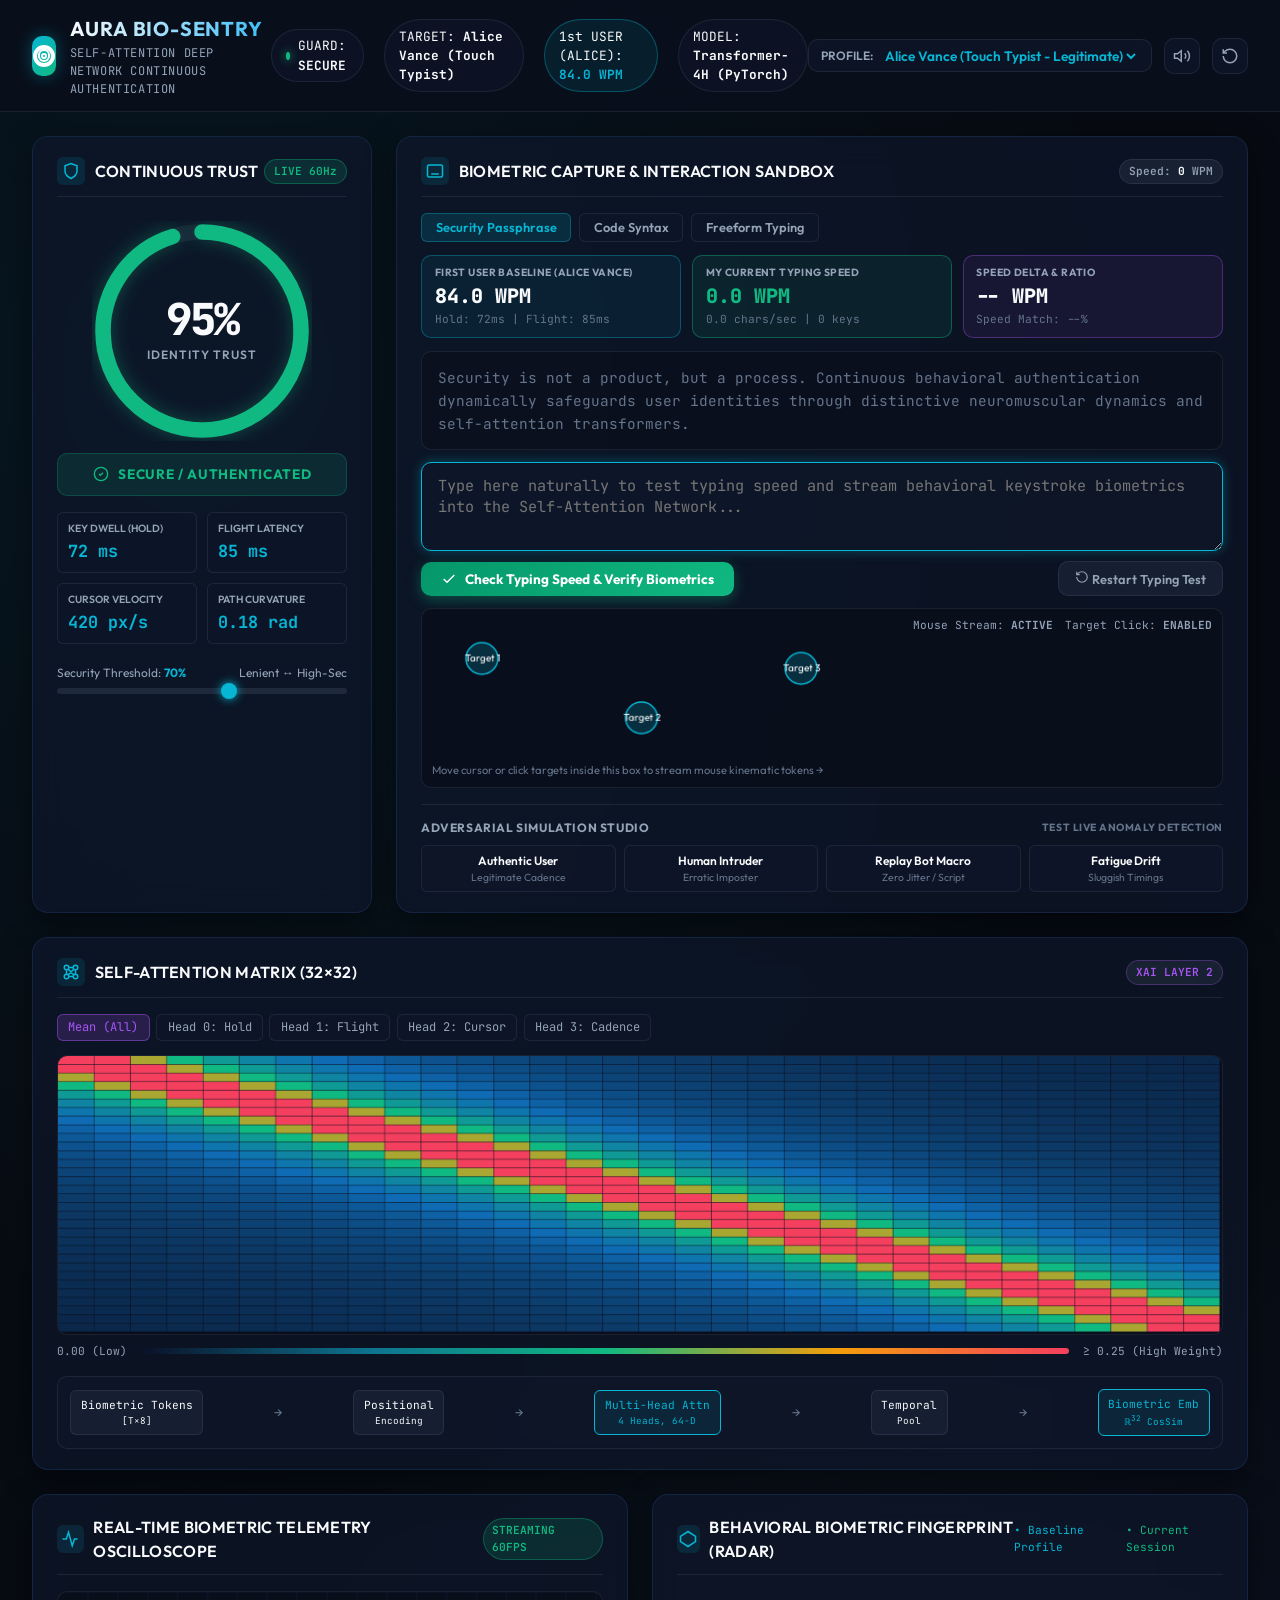
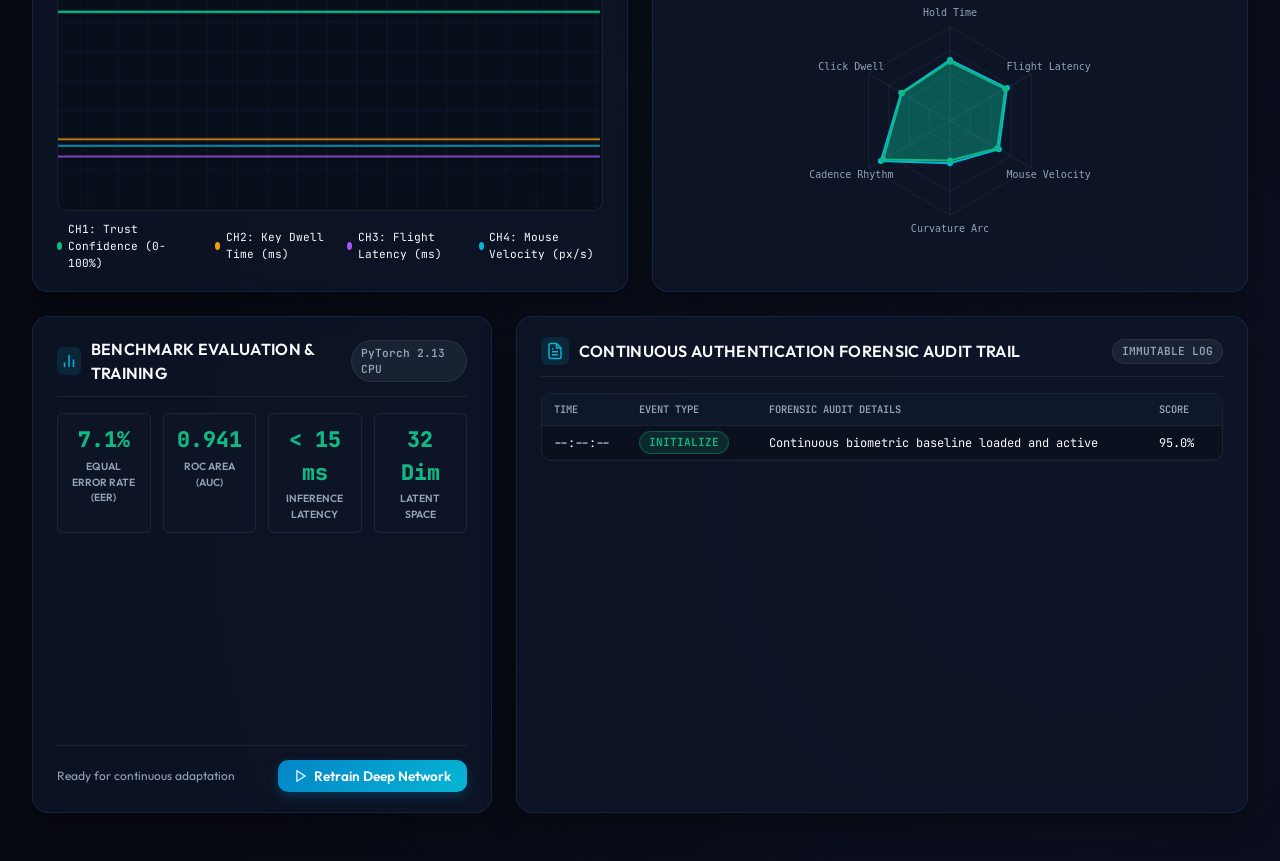
==== templates/index.html @ 8be3e685 "feat: Continuous User Authentication via Behavioral Biometrics and Self-Attention Deep Networks" ====
<!DOCTYPE html>
<html lang="en">
<head>
  <meta charset="UTF-8">
  <meta name="viewport" content="width=device-width, initial-scale=1.0">
  <title>AURA | Continuous Authentication via Behavioral Biometrics & Self-Attention Deep Networks</title>
  <link rel="stylesheet" href="/static/css/style.css">
  <link rel="icon" href="data:image/svg+xml,<svg xmlns='http://www.w3.org/2000/svg' viewBox='0 0 24 24' fill='%2306b6d4'><circle cx='12' cy='12' r='10'/></svg>">
</head>
<body>

  <!-- Top Navigation & Global Header -->
  <header class="app-navbar">
    <div class="brand-wrapper">
      <div class="brand-logo-icon" id="brand-logo-icon">
        <svg viewBox="0 0 24 24">
          <path d="M12 2C6.48 2 2 6.48 2 12s4.48 10 10 10 10-4.48 10-10S17.52 2 12 2zm0 18c-4.41 0-8-3.59-8-8s3.59-8 8-8 8 3.59 8 8-3.59 8-8 8zm-5-9a5 5 0 0 1 10 0v1a5 5 0 0 1-10 0v-1z"/>
          <circle cx="12" cy="12" r="2"/>
        </svg>
      </div>
      <div class="brand-text-col">
        <h1 id="app-title">AURA BIO-SENTRY</h1>
        <div class="brand-sub">Self-Attention Deep Network Continuous Authentication</div>
      </div>
    </div>

    <!-- Center Status Metrics -->
    <div class="nav-center-metrics">
      <div class="nav-metric-pill" id="nav-guard-status">
        <div class="pulse-indicator" id="nav-pulse-indicator"></div>
        <span>GUARD: <strong id="nav-threat-label">SECURE</strong></span>
      </div>
      <div class="nav-metric-pill" id="nav-profile-pill">
        <span>TARGET: <strong id="nav-profile-name">Alice Vance (Touch Typist)</strong></span>
      </div>
      <div class="nav-metric-pill" id="nav-first-user-pill" style="border-color:rgba(6,182,212,0.35); background:rgba(6,182,212,0.1);">
        <span>1st USER (ALICE): <strong id="nav-first-user-speed" style="color:var(--accent-cyan);">84.0 WPM</strong></span>
      </div>
      <div class="nav-metric-pill" id="nav-model-pill">
        <span>MODEL: <strong>Transformer-4H (PyTorch)</strong></span>
      </div>
    </div>

    <!-- Top Action Controls -->
    <div class="nav-actions">
      <div class="user-selector-group">
        <label for="user-profile-select">Profile:</label>
        <select id="user-profile-select" class="user-select">
          <option value="0">Alice Vance (Touch Typist - Legitimate)</option>
          <option value="1">Bob Miller (Hunt & Peck - Secondary)</option>
          <option value="2">Charlie Chen (Coder / Staccato)</option>
          <option value="3">Eve Malicious (Human Imposter)</option>
          <option value="4">ReplayBot-v2 (Bot Macro Attack)</option>
        </select>
      </div>

      <button id="btn-toggle-sound" class="btn-icon" title="Toggle Futuristic Audio Effects" aria-label="Toggle sound">
        <svg width="18" height="18" viewBox="0 0 24 24" fill="none" stroke="currentColor" stroke-width="2">
          <polygon points="11 5 6 9 2 9 2 15 6 15 11 19 11 5"/>
          <path d="M19.07 4.93a10 10 0 0 1 0 14.14M15.54 8.46a5 5 0 0 1 0 7.07"/>
        </svg>
      </button>

      <button id="btn-reset-session" class="btn-icon" title="Reset Session State" aria-label="Reset session">
        <svg width="18" height="18" viewBox="0 0 24 24" fill="none" stroke="currentColor" stroke-width="2">
          <path d="M3 12a9 9 0 1 0 9-9 9.75 9.75 0 0 0-6.74 2.74L3 8"/>
          <path d="M3 3v5h5"/>
        </svg>
      </button>
    </div>
  </header>

  <!-- Main Application Body -->
  <main class="app-container">

    <!-- Top Dashboard Grid: Trust Gauge | Capture Arena | Self-Attention Heatmap -->
    <section class="dashboard-grid-top">

      <!-- Card 1: Continuous Trust & Security State -->
      <article class="aura-card" id="card-trust-gauge">
        <header class="card-header">
          <div class="card-title-group">
            <div class="card-title-icon">
              <svg width="18" height="18" viewBox="0 0 24 24" fill="none" stroke="currentColor" stroke-width="2">
                <path d="M12 22s8-4 8-10V5l-8-3-8 3v7c0 6 8 10 8 10z"/>
              </svg>
            </div>
            <h2>CONTINUOUS TRUST</h2>
          </div>
          <span class="card-badge secure" id="trust-card-badge">LIVE 60Hz</span>
        </header>

        <div class="trust-gauge-wrapper">
          <div class="gauge-svg-container">
            <svg class="gauge-svg" viewBox="0 0 200 200">
              <circle class="gauge-bg-circle" cx="100" cy="100" r="90"/>
              <circle class="gauge-val-circle" id="gauge-val-circle" cx="100" cy="100" r="90"/>
            </svg>
            <div class="gauge-center-content">
              <div class="gauge-score-value" id="gauge-score-value">95%</div>
              <div class="gauge-score-label">IDENTITY TRUST</div>
            </div>
          </div>

          <!-- Dynamic Threat State Banner -->
          <div class="security-state-banner" id="security-state-banner">
            <svg width="16" height="16" viewBox="0 0 24 24" fill="none" stroke="currentColor" stroke-width="2">
              <circle cx="12" cy="12" r="10"/>
              <path d="m9 12 2 2 4-4"/>
            </svg>
            <span id="security-state-text">SECURE / AUTHENTICATED</span>
          </div>

          <!-- Real-Time Biometric Metrics -->
          <div class="biometric-mini-stats">
            <div class="mini-stat-card">
              <div class="mini-stat-label">Key Dwell (Hold)</div>
              <div class="mini-stat-val" id="stat-hold-time">72 ms</div>
            </div>
            <div class="mini-stat-card">
              <div class="mini-stat-label">Flight Latency</div>
              <div class="mini-stat-val" id="stat-flight-time">85 ms</div>
            </div>
            <div class="mini-stat-card">
              <div class="mini-stat-label">Cursor Velocity</div>
              <div class="mini-stat-val" id="stat-mouse-speed">420 px/s</div>
            </div>
            <div class="mini-stat-card">
              <div class="mini-stat-label">Path Curvature</div>
              <div class="mini-stat-val" id="stat-mouse-curv">0.18 rad</div>
            </div>
          </div>

          <!-- Decision Threshold Controller -->
          <div class="threshold-controller">
            <div class="threshold-header">
              <span>Security Threshold: <strong id="threshold-value-label" style="color:var(--accent-cyan);">70%</strong></span>
              <span>Lenient &harr; High-Sec</span>
            </div>
            <input type="range" id="threshold-slider" class="threshold-slider" min="0.40" max="0.90" step="0.05" value="0.70">
          </div>
        </div>
      </article>

      <!-- Card 2: Interactive Biometric Capture Arena & Attack Simulator -->
      <article class="aura-card" id="card-capture-arena">
        <header class="card-header">
          <div class="card-title-group">
            <div class="card-title-icon">
              <svg width="18" height="18" viewBox="0 0 24 24" fill="none" stroke="currentColor" stroke-width="2">
                <rect x="2" y="4" width="20" height="16" rx="2"/>
                <path d="M6 8h.01M10 8h.01M14 8h.01M18 8h.01M6 12h.01M10 12h.01M14 12h.01M18 12h.01M7 16h10"/>
              </svg>
            </div>
            <h2>BIOMETRIC CAPTURE & INTERACTION SANDBOX</h2>
          </div>
          <div style="display:flex; align-items:center; gap:0.5rem;">
            <span class="card-badge" id="wpm-badge">Speed: <strong id="stat-wpm" style="color:#f8fafc;">0</strong> WPM</span>
          </div>
        </header>

        <!-- Mode Selectors -->
        <div class="capture-tabs">
          <button class="capture-tab-btn active" data-mode="standard">Security Passphrase</button>
          <button class="capture-tab-btn" data-mode="tech">Code Syntax</button>
          <button class="capture-tab-btn" data-mode="freeform">Freeform Typing</button>
        </div>

        <!-- Typing Speed Comparison Bar -->
        <div class="typing-speed-dashboard-bar" id="typing-speed-dashboard-bar">
          <div class="speed-pill baseline">
            <span class="speed-lbl">FIRST USER BASELINE (ALICE VANCE)</span>
            <span class="speed-val" id="first-user-wpm-val">84.0 WPM</span>
            <span class="speed-sub">Hold: 72ms | Flight: 85ms</span>
          </div>
          <div class="speed-pill my-speed">
            <span class="speed-lbl">MY CURRENT TYPING SPEED</span>
            <span class="speed-val highlight" id="my-live-wpm">0.0 WPM</span>
            <span class="speed-sub" id="my-live-cps">0.0 chars/sec | 0 keys</span>
          </div>
          <div class="speed-pill delta">
            <span class="speed-lbl">SPEED DELTA &amp; RATIO</span>
            <span class="speed-val" id="speed-diff-val">-- WPM</span>
            <span class="speed-sub" id="speed-match-val">Speed Match: --%</span>
          </div>
        </div>

        <!-- Guided Typing Prompt Box -->
        <div class="typing-prompt-box" id="typing-prompt-box">
          Loading challenge sentence...
        </div>

        <!-- Interactive Typing Input -->
        <textarea id="typing-input-area" class="typing-input-area" placeholder="Type here naturally to test typing speed and stream behavioral keystroke biometrics into the Self-Attention Network..." rows="3"></textarea>

        <!-- Typing Action Toolbar -->
        <div class="typing-action-row">
          <button id="btn-check-typing" class="btn-check-typing">
            <svg width="16" height="16" viewBox="0 0 24 24" fill="none" stroke="currentColor" stroke-width="2">
              <polyline points="20 6 9 17 4 12"/>
            </svg>
            <span>Check Typing Speed &amp; Verify Biometrics</span>
          </button>
          <button id="btn-restart-typing" class="btn-secondary">
            <svg width="14" height="14" viewBox="0 0 24 24" fill="none" stroke="currentColor" stroke-width="2">
              <path d="M3 12a9 9 0 1 0 9-9 9.75 9.75 0 0 0-6.74 2.74L3 8"/>
              <path d="M3 3v5h5"/>
            </svg>
            <span>Restart Typing Test</span>
          </button>
        </div>

        <!-- Inline Typing Verdict Banner -->
        <div id="inline-typing-verdict" class="inline-typing-verdict">
          <div id="inline-verdict-text">Click "Check Typing Speed &amp; Verify Biometrics" above to evaluate your typing cadence.</div>
          <button id="btn-view-report" class="btn-secondary" style="padding:0.25rem 0.6rem; font-size:0.75rem;">View Report &rarr;</button>
        </div>

        <!-- Interactive Mouse Kinematics Canvas -->
        <div class="mouse-arena-wrapper" style="margin-top:0.75rem;">
          <canvas id="mouse-canvas" class="mouse-canvas"></canvas>
          <div class="mouse-arena-overlay">
            <span>Mouse Stream: <strong>ACTIVE</strong></span>
            <span>Target Click: <strong>ENABLED</strong></span>
          </div>
          <div class="mouse-arena-hint">Move cursor or click targets inside this box to stream mouse kinematic tokens &rarr;</div>
        </div>

        <!-- Attack Vector Simulation Studio -->
        <div class="attack-sim-toolbar">
          <div class="attack-sim-header">
            <span>Adversarial Simulation Studio</span>
            <span style="font-size:0.65rem; color:var(--text-dim);">Test Live Anomaly Detection</span>
          </div>
          <div class="sim-btn-group">
            <button class="sim-btn legit" data-sim="legitimate" id="btn-sim-legit">
              <span>Authentic User</span>
              <span class="badge-sub">Legitimate Cadence</span>
            </button>
            <button class="sim-btn imposter" data-sim="imposter" id="btn-sim-imposter">
              <span>Human Intruder</span>
              <span class="badge-sub">Erratic Imposter</span>
            </button>
            <button class="sim-btn bot" data-sim="bot" id="btn-sim-bot">
              <span>Replay Bot Macro</span>
              <span class="badge-sub">Zero Jitter / Script</span>
            </button>
            <button class="sim-btn fatigue" data-sim="fatigue" id="btn-sim-fatigue">
              <span>Fatigue Drift</span>
              <span class="badge-sub">Sluggish Timings</span>
            </button>
          </div>
        </div>
      </article>

      <!-- Card 3: Self-Attention Deep Network & Heatmap Inspector -->
      <article class="aura-card network-card-column" id="card-attention-network">
        <header class="card-header">
          <div class="card-title-group">
            <div class="card-title-icon">
              <svg width="18" height="18" viewBox="0 0 24 24" fill="none" stroke="currentColor" stroke-width="2">
                <circle cx="6" cy="6" r="3"/>
                <circle cx="18" cy="6" r="3"/>
                <circle cx="6" cy="18" r="3"/>
                <circle cx="18" cy="18" r="3"/>
                <path d="M6 9v6M18 9v6M9 6h6M9 18h6M8.5 8.5l7 7M8.5 15.5l7-7"/>
              </svg>
            </div>
            <h2>SELF-ATTENTION MATRIX (32&times;32)</h2>
          </div>
          <span class="card-badge" style="color:var(--accent-purple); border-color:rgba(168,85,247,0.3);">XAI LAYER 2</span>
        </header>

        <!-- Head Switcher Tabs -->
        <div class="attention-head-tabs">
          <button class="attn-tab-btn active" data-head="mean">Mean (All)</button>
          <button class="attn-tab-btn" data-head="head_0">Head 0: Hold</button>
          <button class="attn-tab-btn" data-head="head_1">Head 1: Flight</button>
          <button class="attn-tab-btn" data-head="head_2">Head 2: Cursor</button>
          <button class="attn-tab-btn" data-head="head_3">Head 3: Cadence</button>
        </div>

        <!-- Heatmap Canvas -->
        <div class="heatmap-canvas-container">
          <canvas id="heatmap-canvas" class="heatmap-canvas"></canvas>
          <div id="heatmap-tooltip" class="heatmap-tooltip"></div>
        </div>

        <!-- Heatmap Legend -->
        <div class="attention-legend">
          <span>0.00 (Low)</span>
          <div class="legend-bar"></div>
          <span>&ge; 0.25 (High Weight)</span>
        </div>

        <!-- Transformer Architecture Flow Mini -->
        <div class="network-flow-mini">
          <div class="flow-node">Biometric Tokens<br><small>[T&times;8]</small></div>
          <div class="flow-arrow">&rarr;</div>
          <div class="flow-node">Positional<br><small>Encoding</small></div>
          <div class="flow-arrow">&rarr;</div>
          <div class="flow-node highlight">Multi-Head Attn<br><small>4 Heads, 64-D</small></div>
          <div class="flow-arrow">&rarr;</div>
          <div class="flow-node">Temporal<br><small>Pool</small></div>
          <div class="flow-arrow">&rarr;</div>
          <div class="flow-node highlight">Biometric Emb<br><small>&Ropf;<sup>32</sup> CosSim</small></div>
        </div>
      </article>

    </section>

    <!-- Mid Grid: Biometric Oscilloscope & Fingerprint Radar -->
    <section class="dashboard-grid-mid">

      <!-- Card 4: Multi-Channel Biometric Oscilloscope -->
      <article class="aura-card" id="card-oscilloscope">
        <header class="card-header">
          <div class="card-title-group">
            <div class="card-title-icon">
              <svg width="18" height="18" viewBox="0 0 24 24" fill="none" stroke="currentColor" stroke-width="2">
                <path d="M2 12h5l3-9 5 18 3-9h4"/>
              </svg>
            </div>
            <h2>REAL-TIME BIOMETRIC TELEMETRY OSCILLOSCOPE</h2>
          </div>
          <span class="card-badge secure">STREAMING 60FPS</span>
        </header>

        <div class="oscilloscope-wrapper">
          <canvas id="oscilloscope-canvas" class="oscilloscope-canvas"></canvas>
        </div>

        <div class="oscilloscope-channels">
          <div class="channel-tag">
            <div class="channel-color-dot" style="background:#10b981;"></div>
            <span>CH1: Trust Confidence (0-100%)</span>
          </div>
          <div class="channel-tag">
            <div class="channel-color-dot" style="background:#f59e0b;"></div>
            <span>CH2: Key Dwell Time (ms)</span>
          </div>
          <div class="channel-tag">
            <div class="channel-color-dot" style="background:#a855f7;"></div>
            <span>CH3: Flight Latency (ms)</span>
          </div>
          <div class="channel-tag">
            <div class="channel-color-dot" style="background:#06b6d4;"></div>
            <span>CH4: Mouse Velocity (px/s)</span>
          </div>
        </div>
      </article>

      <!-- Card 5: Biometric Fingerprint Radar Chart -->
      <article class="aura-card" id="card-radar-chart">
        <header class="card-header">
          <div class="card-title-group">
            <div class="card-title-icon">
              <svg width="18" height="18" viewBox="0 0 24 24" fill="none" stroke="currentColor" stroke-width="2">
                <polygon points="12 2 22 8.5 22 15.5 12 22 2 15.5 2 8.5 12 2"/>
              </svg>
            </div>
            <h2>BEHAVIORAL BIOMETRIC FINGERPRINT (RADAR)</h2>
          </div>
          <div style="display:flex; gap:0.6rem; font-size:0.7rem; font-family:var(--font-mono);">
            <span style="color:#06b6d4;">&bull; Baseline Profile</span>
            <span style="color:#10b981;">&bull; Current Session</span>
          </div>
        </header>

        <div class="chart-square-wrapper">
          <canvas id="radar-canvas"></canvas>
        </div>
      </article>

    </section>

    <!-- Bottom Grid: Model Training & Benchmark Studio | Forensic Audit Trail -->
    <section class="dashboard-grid-bottom">

      <!-- Card 6: Model Training & Benchmark Studio -->
      <article class="aura-card" id="card-benchmark-studio">
        <header class="card-header">
          <div class="card-title-group">
            <div class="card-title-icon">
              <svg width="18" height="18" viewBox="0 0 24 24" fill="none" stroke="currentColor" stroke-width="2">
                <line x1="18" y1="20" x2="18" y2="10"/>
                <line x1="12" y1="20" x2="12" y2="4"/>
                <line x1="6" y1="20" x2="6" y2="14"/>
              </svg>
            </div>
            <h2>BENCHMARK EVALUATION & TRAINING</h2>
          </div>
          <span class="card-badge" id="model-specs-desc">PyTorch 2.13 CPU</span>
        </header>

        <!-- Benchmark Stats -->
        <div class="benchmark-stats-grid">
          <div class="benchmark-stat-card">
            <div class="val" id="stat-eer-val">7.1%</div>
            <div class="lbl">Equal Error Rate (EER)</div>
          </div>
          <div class="benchmark-stat-card">
            <div class="val" id="stat-auc-val">0.941</div>
            <div class="lbl">ROC Area (AUC)</div>
          </div>
          <div class="benchmark-stat-card">
            <div class="val" id="stat-inf-time">&lt; 15 ms</div>
            <div class="lbl">Inference Latency</div>
          </div>
          <div class="benchmark-stat-card">
            <div class="val">32 Dim</div>
            <div class="lbl">Latent Space</div>
          </div>
        </div>

        <!-- Interactive ROC Curve Canvas -->
        <div class="chart-square-wrapper" style="height: 180px;">
          <canvas id="roc-canvas"></canvas>
        </div>

        <!-- Train Action Row -->
        <div class="train-action-row">
          <div style="font-size:0.75rem; color:var(--text-muted);">
            <div id="train-loss-text">Ready for continuous adaptation</div>
          </div>
          <button id="btn-train-model" class="btn-primary">
            <svg width="14" height="14" viewBox="0 0 24 24" fill="none" stroke="currentColor" stroke-width="2">
              <polygon points="5 3 19 12 5 21 5 3"/>
            </svg>
            <span>Retrain Deep Network</span>
          </button>
        </div>

        <div class="train-progress-bar" id="train-progress-bar">
          <div class="train-progress-fill" id="train-progress-fill"></div>
        </div>
      </article>

      <!-- Card 7: Forensic Audit Trail -->
      <article class="aura-card" id="card-audit-trail">
        <header class="card-header">
          <div class="card-title-group">
            <div class="card-title-icon">
              <svg width="18" height="18" viewBox="0 0 24 24" fill="none" stroke="currentColor" stroke-width="2">
                <path d="M14 2H6a2 2 0 0 0-2 2v16a2 2 0 0 0 2 2h12a2 2 0 0 0 2-2V8z"/>
                <polyline points="14 2 14 8 20 8"/>
                <line x1="16" y1="13" x2="8" y2="13"/>
                <line x1="16" y1="17" x2="8" y2="17"/>
                <polyline points="10 9 9 9 8 9"/>
              </svg>
            </div>
            <h2>CONTINUOUS AUTHENTICATION FORENSIC AUDIT TRAIL</h2>
          </div>
          <span class="card-badge">IMMUTABLE LOG</span>
        </header>

        <div class="audit-table-wrapper">
          <table class="audit-table">
            <thead>
              <tr>
                <th style="width:85px;">Time</th>
                <th style="width:130px;">Event Type</th>
                <th>Forensic Audit Details</th>
                <th style="width:75px;">Score</th>
              </tr>
            </thead>
            <tbody id="audit-table-body">
              <tr>
                <td>--:--:--</td>
                <td><span class="card-badge secure">INITIALIZE</span></td>
                <td>Continuous biometric baseline loaded and active</td>
                <td>95.0%</td>
              </tr>
            </tbody>
          </table>
        </div>
      </article>

    </section>

  </main>

  <!-- Security Breach Lockout Modal -->
  <aside class="modal-backdrop" id="lockout-modal" role="dialog" aria-modal="true" aria-labelledby="lockout-heading">
    <div class="modal-card breach-alert">
      <div class="breach-icon">
        <svg viewBox="0 0 24 24" fill="none" stroke="currentColor" stroke-width="2">
          <rect x="3" y="11" width="18" height="11" rx="2" ry="2"/>
          <path d="M7 11V7a5 5 0 0 1 10 0v4"/>
        </svg>
      </div>
      <h2 id="lockout-heading">UNAUTHORIZED INTRUDER DETECTED</h2>
      <p>Continuous behavioral biometrics deviated beyond the security threshold. Keystroke flight dynamics and cursor trajectories do not match the enrolled user profile. The session has been locked down to prevent unauthorized access.</p>
      
      <div style="font-size:0.8rem; color:var(--text-muted); margin-bottom:0.75rem;">
        ENTER OPERATOR STEP-UP PIN (DEFAULT: <strong>1234</strong>)
      </div>

      <div class="pin-input-group">
        <input type="password" maxlength="1" class="pin-input" autofocus aria-label="PIN digit 1">
        <input type="password" maxlength="1" class="pin-input" aria-label="PIN digit 2">
        <input type="password" maxlength="1" class="pin-input" aria-label="PIN digit 3">
        <input type="password" maxlength="1" class="pin-input" aria-label="PIN digit 4">
      </div>
    </div>
  </aside>

  <!-- Typing Biometrics & Speed Verification Report Modal -->
  <aside class="modal-backdrop" id="typing-report-modal" role="dialog" aria-modal="true" aria-labelledby="report-heading">
    <div class="modal-card report-modal-card">
      <div class="report-header">
        <div>
          <h2 id="report-heading" style="font-size:1.25rem; font-weight:700;">TYPING SPEED &amp; BIOMETRIC VERIFICATION</h2>
          <div style="font-size:0.75rem; color:var(--text-muted); font-family:var(--font-mono);">Self-Attention Continuous Identity Assessment</div>
        </div>
        <button id="btn-close-report" class="btn-icon" aria-label="Close modal">&times;</button>
      </div>

      <!-- Verdict Banner -->
      <div id="modal-report-verdict" class="report-verdict-box match">
        Evaluating typing test against datamodel baseline...
      </div>

      <!-- Comparison Metrics Grid -->
      <div class="comparison-grid">
        <div class="comparison-card">
          <div class="card-lbl">First User Baseline (Alice)</div>
          <div class="card-big-val" id="modal-first-user-wpm" style="color:var(--accent-cyan);">84.0 WPM</div>
          <div class="card-sub-detail" id="modal-first-user-sub">Hold: 72ms | Flight: 85ms</div>
        </div>
        <div class="comparison-card">
          <div class="card-lbl">My Measured Speed</div>
          <div class="card-big-val" id="modal-my-wpm" style="color:var(--accent-emerald);">0.0 WPM</div>
          <div class="card-sub-detail" id="modal-my-sub">Hold: --ms | Flight: --ms</div>
        </div>
        <div class="comparison-card">
          <div class="card-lbl">Speed Delta &amp; Ratio</div>
          <div class="card-big-val" id="modal-diff-wpm" style="color:var(--accent-purple);">-- WPM</div>
          <div class="card-sub-detail" id="modal-ratio-sub">Rhythm Match: --%</div>
        </div>
      </div>

      <!-- Detailed Metrics Table -->
      <div class="report-table-wrapper">
        <table class="report-table">
          <thead>
            <tr>
              <th>Biometric Feature</th>
              <th>First User (Alice Vance)</th>
              <th>My Performance</th>
              <th>Deviation / Delta</th>
            </tr>
          </thead>
          <tbody id="modal-report-table-body">
            <tr>
              <td>Typing Speed (WPM)</td>
              <td>84.0 WPM</td>
              <td id="row-my-wpm">--</td>
              <td id="row-delta-wpm">--</td>
            </tr>
            <tr>
              <td>Key Dwell / Hold Time</td>
              <td>72.0 ms</td>
              <td id="row-my-hold">--</td>
              <td id="row-delta-hold">--</td>
            </tr>
            <tr>
              <td>Inter-Key Flight Latency</td>
              <td>85.0 ms</td>
              <td id="row-my-flight">--</td>
              <td id="row-delta-flight">--</td>
            </tr>
            <tr>
              <td>Cadence Jitter StdDev</td>
              <td>22.0 ms</td>
              <td id="row-my-jitter">--</td>
              <td id="row-delta-jitter">--</td>
            </tr>
            <tr>
              <td>Keystroke Accuracy</td>
              <td>99.0%</td>
              <td id="row-my-acc">--</td>
              <td>Normal Range</td>
            </tr>
          </tbody>
        </table>
      </div>

      <!-- Actions -->
      <div class="report-actions">
        <button id="btn-enroll-from-report" class="btn-primary">
          <svg width="14" height="14" viewBox="0 0 24 24" fill="none" stroke="currentColor" stroke-width="2">
            <path d="M16 21v-2a4 4 0 0 0-4-4H5a4 4 0 0 0-4 4v2"/>
            <circle cx="8.5" cy="7" r="4"/>
            <line x1="20" y1="8" x2="20" y2="14"/>
            <line x1="23" y1="11" x2="17" y2="11"/>
          </svg>
          <span>Save As My Profile in Datamodel</span>
        </button>
        <button id="btn-modal-close" class="btn-secondary">Close Report</button>
      </div>
    </div>
  </aside>

  <!-- Scripts -->
  <script src="/static/js/audio.js"></script>
  <script src="/static/js/biometric_tracker.js"></script>
  <script src="/static/js/attention_viz.js"></script>
  <script src="/static/js/charts.js"></script>
  <script src="/static/js/app.js"></script>
</body>
</html>
---- static/css/style.css ----
/* ==========================================================================
   AURA: Continuous Biometric Authentication & Self-Attention Deep Networks
   High-End Cyber-Defense Dark Glassmorphic Design System
   ========================================================================== */

@import url('https://fonts.googleapis.com/css2?family=JetBrains+Mono:wght@300;400;500;700&family=Outfit:wght@300;400;500;600;700;800&display=swap');

:root {
  --bg-primary: #070a12;
  --bg-surface: #0c1220;
  --bg-card: rgba(14, 23, 42, 0.72);
  --bg-card-hover: rgba(18, 30, 56, 0.85);
  --bg-card-border: rgba(30, 58, 102, 0.45);
  --bg-glass: rgba(15, 23, 42, 0.65);

  --accent-emerald: #10b981;
  --accent-emerald-glow: rgba(16, 185, 129, 0.35);
  --accent-cyan: #06b6d4;
  --accent-cyan-glow: rgba(6, 182, 212, 0.35);
  --accent-amber: #f59e0b;
  --accent-amber-glow: rgba(245, 158, 11, 0.35);
  --accent-rose: #f43f5e;
  --accent-rose-glow: rgba(244, 63, 94, 0.45);
  --accent-indigo: #6366f1;
  --accent-indigo-glow: rgba(99, 102, 241, 0.35);
  --accent-purple: #a855f7;

  --text-main: #f8fafc;
  --text-muted: #94a3b8;
  --text-dim: #64748b;
  --text-accent: #38bdf8;

  --border-subtle: rgba(148, 163, 184, 0.12);
  --border-active: rgba(56, 189, 248, 0.4);

  --font-sans: 'Outfit', -apple-system, BlinkMacSystemFont, "Segoe UI", Roboto, sans-serif;
  --font-mono: 'JetBrains Mono', "Cascadia Code", Consolas, monospace;

  --radius-sm: 6px;
  --radius-md: 10px;
  --radius-lg: 16px;
  --radius-xl: 22px;

  --shadow-card: 0 8px 32px 0 rgba(0, 0, 0, 0.45);
  --shadow-glow: 0 0 24px -4px var(--accent-cyan-glow);
  --transition-fast: 0.18s cubic-bezier(0.16, 1, 0.3, 1);
  --transition-smooth: 0.3s cubic-bezier(0.16, 1, 0.3, 1);
}

* {
  margin: 0;
  padding: 0;
  box-sizing: border-box;
}

body {
  background-color: var(--bg-primary);
  background-image: 
    radial-gradient(circle at 15% 15%, rgba(6, 182, 212, 0.08) 0%, transparent 40%),
    radial-gradient(circle at 85% 85%, rgba(99, 102, 241, 0.08) 0%, transparent 40%),
    radial-gradient(circle at 50% 50%, rgba(16, 185, 129, 0.03) 0%, transparent 60%);
  color: var(--text-main);
  font-family: var(--font-sans);
  min-height: 100vh;
  line-height: 1.5;
  overflow-x: hidden;
  -webkit-font-smoothing: antialiased;
}

/* Scrollbar */
::-webkit-scrollbar {
  width: 8px;
  height: 8px;
}
::-webkit-scrollbar-track {
  background: var(--bg-primary);
}
::-webkit-scrollbar-thumb {
  background: #1e293b;
  border-radius: 4px;
}
::-webkit-scrollbar-thumb:hover {
  background: #334155;
}

/* ==========================================================================
   Navigation Bar & Header
   ========================================================================== */

.app-navbar {
  position: sticky;
  top: 0;
  z-index: 100;
  display: flex;
  align-items: center;
  justify-content: space-between;
  padding: 0.85rem 2rem;
  background: rgba(10, 15, 28, 0.88);
  backdrop-filter: blur(16px);
  border-bottom: 1px solid var(--border-subtle);
}

.brand-wrapper {
  display: flex;
  align-items: center;
  gap: 0.85rem;
}

.brand-logo-icon {
  width: 40px;
  height: 40px;
  background: linear-gradient(135deg, #06b6d4, #10b981);
  border-radius: var(--radius-md);
  display: flex;
  align-items: center;
  justify-content: center;
  box-shadow: 0 0 16px var(--accent-cyan-glow);
  animation: pulse-border 3s infinite ease-in-out;
}

.brand-logo-icon svg {
  width: 24px;
  height: 24px;
  fill: none;
  stroke: #ffffff;
  stroke-width: 2;
}

.brand-text-col h1 {
  font-size: 1.25rem;
  font-weight: 700;
  letter-spacing: 0.04em;
  background: linear-gradient(90deg, #f8fafc, #38bdf8);
  -webkit-background-clip: text;
  -webkit-text-fill-color: transparent;
}

.brand-text-col .brand-sub {
  font-size: 0.75rem;
  color: var(--text-muted);
  font-family: var(--font-mono);
  letter-spacing: 0.05em;
  text-transform: uppercase;
}

.nav-center-metrics {
  display: flex;
  align-items: center;
  gap: 1.25rem;
}

.nav-metric-pill {
  display: flex;
  align-items: center;
  gap: 0.5rem;
  padding: 0.4rem 0.85rem;
  background: rgba(15, 23, 42, 0.6);
  border: 1px solid var(--border-subtle);
  border-radius: 9999px;
  font-size: 0.8rem;
  font-family: var(--font-mono);
}

.pulse-indicator {
  width: 8px;
  height: 8px;
  border-radius: 50%;
  background: var(--accent-emerald);
  box-shadow: 0 0 8px var(--accent-emerald);
  animation: pulse-glow 2s infinite;
}

.pulse-indicator.warning {
  background: var(--accent-amber);
  box-shadow: 0 0 8px var(--accent-amber);
}

.pulse-indicator.danger {
  background: var(--accent-rose);
  box-shadow: 0 0 8px var(--accent-rose);
  animation: pulse-rapid 0.8s infinite;
}

.nav-actions {
  display: flex;
  align-items: center;
  gap: 0.75rem;
}

.user-selector-group {
  display: flex;
  align-items: center;
  gap: 0.5rem;
  background: rgba(15, 23, 42, 0.7);
  padding: 0.35rem 0.75rem;
  border-radius: var(--radius-md);
  border: 1px solid var(--border-subtle);
}

.user-selector-group label {
  font-size: 0.75rem;
  color: var(--text-muted);
  text-transform: uppercase;
  font-weight: 600;
}

.user-select {
  background: transparent;
  border: none;
  color: var(--accent-cyan);
  font-family: var(--font-sans);
  font-size: 0.85rem;
  font-weight: 600;
  cursor: pointer;
  outline: none;
}

.user-select option {
  background: #0f172a;
  color: #f8fafc;
}

.btn-icon {
  background: rgba(15, 23, 42, 0.7);
  border: 1px solid var(--border-subtle);
  color: var(--text-muted);
  width: 36px;
  height: 36px;
  border-radius: var(--radius-md);
  display: flex;
  align-items: center;
  justify-content: center;
  cursor: pointer;
  transition: var(--transition-fast);
}

.btn-icon:hover {
  background: rgba(30, 41, 59, 0.8);
  color: var(--text-main);
  border-color: var(--border-active);
}

.btn-primary {
  background: linear-gradient(135deg, #0284c7, #06b6d4);
  color: #ffffff;
  border: none;
  font-family: var(--font-sans);
  font-weight: 600;
  font-size: 0.85rem;
  padding: 0.45rem 1rem;
  border-radius: var(--radius-md);
  cursor: pointer;
  display: flex;
  align-items: center;
  gap: 0.4rem;
  box-shadow: 0 4px 12px rgba(2, 132, 199, 0.3);
  transition: var(--transition-fast);
}

.btn-primary:hover {
  background: linear-gradient(135deg, #0369a1, #0891b2);
  transform: translateY(-1px);
  box-shadow: 0 6px 16px rgba(2, 132, 199, 0.45);
}

/* ==========================================================================
   Main Container & Grid Layout
   ========================================================================== */

.app-container {
  max-width: 1680px;
  margin: 0 auto;
  padding: 1.5rem 2rem 3rem 2rem;
  display: flex;
  flex-direction: column;
  gap: 1.5rem;
}

/* Grid Layouts */
.dashboard-grid-top {
  display: grid;
  grid-template-columns: 360px 1fr 380px;
  gap: 1.5rem;
}

.dashboard-grid-mid {
  display: grid;
  grid-template-columns: 1fr 1fr;
  gap: 1.5rem;
}

.dashboard-grid-bottom {
  display: grid;
  grid-template-columns: 460px 1fr;
  gap: 1.5rem;
}

@media (max-width: 1400px) {
  .dashboard-grid-top {
    grid-template-columns: 340px 1fr;
  }
  .network-card-column {
    grid-column: 1 / -1;
  }
}

@media (max-width: 1024px) {
  .dashboard-grid-top,
  .dashboard-grid-mid,
  .dashboard-grid-bottom {
    grid-template-columns: 1fr;
  }
  .app-container {
    padding: 1rem;
  }
}

/* ==========================================================================
   Card System
   ========================================================================== */

.aura-card {
  background: var(--bg-card);
  backdrop-filter: blur(14px);
  border: 1px solid var(--bg-card-border);
  border-radius: var(--radius-lg);
  padding: 1.25rem 1.5rem;
  box-shadow: var(--shadow-card);
  position: relative;
  overflow: hidden;
  display: flex;
  flex-direction: column;
  transition: border-color var(--transition-smooth), box-shadow var(--transition-smooth);
}

.aura-card:hover {
  border-color: rgba(56, 189, 248, 0.35);
  box-shadow: 0 12px 36px 0 rgba(0, 0, 0, 0.55);
}

.card-header {
  display: flex;
  align-items: center;
  justify-content: space-between;
  margin-bottom: 1rem;
  padding-bottom: 0.65rem;
  border-bottom: 1px solid var(--border-subtle);
}

.card-title-group {
  display: flex;
  align-items: center;
  gap: 0.6rem;
}

.card-title-icon {
  width: 28px;
  height: 28px;
  background: rgba(6, 182, 212, 0.12);
  color: var(--accent-cyan);
  border-radius: var(--radius-sm);
  display: flex;
  align-items: center;
  justify-content: center;
}

.card-title-group h2 {
  font-size: 1rem;
  font-weight: 600;
  letter-spacing: 0.02em;
}

.card-badge {
  font-size: 0.7rem;
  font-family: var(--font-mono);
  font-weight: 600;
  padding: 0.2rem 0.55rem;
  border-radius: 9999px;
  background: rgba(148, 163, 184, 0.1);
  color: var(--text-muted);
  border: 1px solid var(--border-subtle);
}

.card-badge.secure {
  background: rgba(16, 185, 129, 0.15);
  color: var(--accent-emerald);
  border-color: rgba(16, 185, 129, 0.35);
}

.card-badge.monitoring {
  background: rgba(6, 182, 212, 0.15);
  color: var(--accent-cyan);
  border-color: rgba(6, 182, 212, 0.35);
}

.card-badge.elevated {
  background: rgba(245, 158, 11, 0.15);
  color: var(--accent-amber);
  border-color: rgba(245, 158, 11, 0.35);
}

.card-badge.locked {
  background: rgba(244, 63, 94, 0.2);
  color: var(--accent-rose);
  border-color: rgba(244, 63, 94, 0.45);
}

/* ==========================================================================
   Continuous Trust Gauge & Security State
   ========================================================================== */

.trust-gauge-wrapper {
  display: flex;
  flex-direction: column;
  align-items: center;
  justify-content: center;
  padding: 0.5rem 0 1rem;
  position: relative;
}

.gauge-svg-container {
  width: 220px;
  height: 220px;
  position: relative;
  display: flex;
  align-items: center;
  justify-content: center;
}

.gauge-svg {
  width: 100%;
  height: 100%;
  transform: rotate(-90deg);
}

.gauge-bg-circle {
  fill: none;
  stroke: rgba(30, 41, 59, 0.7);
  stroke-width: 14;
}

.gauge-val-circle {
  fill: none;
  stroke: var(--accent-emerald);
  stroke-width: 14;
  stroke-linecap: round;
  stroke-dasharray: 565.48; /* 2 * PI * 90 */
  stroke-dashoffset: 28;
  transition: stroke-dashoffset 0.6s cubic-bezier(0.16, 1, 0.3, 1), stroke 0.4s ease;
  filter: drop-shadow(0 0 8px var(--accent-emerald-glow));
}

.gauge-val-circle.warning {
  stroke: var(--accent-amber);
  filter: drop-shadow(0 0 8px var(--accent-amber-glow));
}

.gauge-val-circle.danger {
  stroke: var(--accent-rose);
  filter: drop-shadow(0 0 12px var(--accent-rose-glow));
}

.gauge-center-content {
  position: absolute;
  display: flex;
  flex-direction: column;
  align-items: center;
  justify-content: center;
  text-align: center;
}

.gauge-score-value {
  font-size: 2.75rem;
  font-weight: 800;
  font-family: var(--font-mono);
  letter-spacing: -0.04em;
  color: var(--text-main);
  line-height: 1;
}

.gauge-score-label {
  font-size: 0.75rem;
  text-transform: uppercase;
  color: var(--text-muted);
  letter-spacing: 0.08em;
  margin-top: 0.35rem;
  font-weight: 600;
}

.security-state-banner {
  display: flex;
  align-items: center;
  justify-content: center;
  gap: 0.6rem;
  width: 100%;
  padding: 0.65rem 1rem;
  border-radius: var(--radius-md);
  margin-top: 0.75rem;
  font-size: 0.85rem;
  font-weight: 700;
  letter-spacing: 0.05em;
  text-transform: uppercase;
  background: rgba(16, 185, 129, 0.12);
  color: var(--accent-emerald);
  border: 1px solid rgba(16, 185, 129, 0.25);
  transition: var(--transition-fast);
}

.security-state-banner.monitoring {
  background: rgba(6, 182, 212, 0.12);
  color: var(--accent-cyan);
  border-color: rgba(6, 182, 212, 0.25);
}

.security-state-banner.elevated {
  background: rgba(245, 158, 11, 0.15);
  color: var(--accent-amber);
  border-color: rgba(245, 158, 11, 0.35);
}

.security-state-banner.locked {
  background: rgba(244, 63, 94, 0.25);
  color: var(--accent-rose);
  border-color: rgba(244, 63, 94, 0.55);
  animation: pulse-border 1.5s infinite;
}

/* Biometric quick telemetry stat pills */
.biometric-mini-stats {
  display: grid;
  grid-template-columns: 1fr 1fr;
  gap: 0.6rem;
  margin-top: 1rem;
  width: 100%;
}

.mini-stat-card {
  background: rgba(15, 23, 42, 0.5);
  border: 1px solid var(--border-subtle);
  border-radius: var(--radius-sm);
  padding: 0.5rem 0.65rem;
  display: flex;
  flex-direction: column;
}

.mini-stat-label {
  font-size: 0.65rem;
  color: var(--text-muted);
  text-transform: uppercase;
  font-weight: 600;
}

.mini-stat-val {
  font-size: 1.05rem;
  font-weight: 700;
  font-family: var(--font-mono);
  color: var(--accent-cyan);
  margin-top: 0.15rem;
}

/* Threshold slider */
.threshold-controller {
  margin-top: 1.25rem;
  width: 100%;
  display: flex;
  flex-direction: column;
  gap: 0.4rem;
}

.threshold-header {
  display: flex;
  justify-content: space-between;
  font-size: 0.75rem;
  color: var(--text-muted);
}

.threshold-slider {
  -webkit-appearance: none;
  width: 100%;
  height: 6px;
  border-radius: 3px;
  background: #1e293b;
  outline: none;
  cursor: pointer;
}

.threshold-slider::-webkit-slider-thumb {
  -webkit-appearance: none;
  width: 16px;
  height: 16px;
  border-radius: 50%;
  background: var(--accent-cyan);
  box-shadow: 0 0 10px var(--accent-cyan);
  cursor: pointer;
}

/* ==========================================================================
   Interactive Biometric Capture Arena
   ========================================================================== */

.capture-tabs {
  display: flex;
  gap: 0.5rem;
  margin-bottom: 0.85rem;
}

.capture-tab-btn {
  background: rgba(15, 23, 42, 0.5);
  border: 1px solid var(--border-subtle);
  color: var(--text-muted);
  font-family: var(--font-sans);
  font-size: 0.8rem;
  font-weight: 600;
  padding: 0.35rem 0.85rem;
  border-radius: var(--radius-sm);
  cursor: pointer;
  transition: var(--transition-fast);
}

.capture-tab-btn.active,
.capture-tab-btn:hover {
  background: rgba(6, 182, 212, 0.15);
  color: var(--accent-cyan);
  border-color: rgba(6, 182, 212, 0.35);
}

/* Typing Prompt Arena */
.typing-prompt-box {
  background: rgba(10, 15, 28, 0.8);
  border: 1px solid var(--border-subtle);
  border-radius: var(--radius-md);
  padding: 0.85rem 1rem;
  margin-bottom: 0.75rem;
  font-family: var(--font-mono);
  font-size: 0.9rem;
  line-height: 1.6;
  color: var(--text-dim);
  user-select: none;
}

.typing-prompt-char.matched {
  color: var(--accent-emerald);
}

.typing-prompt-char.current {
  color: var(--text-main);
  background: rgba(6, 182, 212, 0.3);
  border-radius: 2px;
}

.typing-prompt-char.mismatch {
  color: var(--accent-rose);
  text-decoration: underline;
}

.typing-input-area {
  width: 100%;
  min-height: 85px;
  background: rgba(15, 23, 42, 0.7);
  border: 1px solid var(--border-subtle);
  border-radius: var(--radius-md);
  padding: 0.75rem 1rem;
  color: var(--text-main);
  font-family: var(--font-mono);
  font-size: 0.95rem;
  outline: none;
  resize: vertical;
  transition: border-color var(--transition-fast);
}

.typing-input-area:focus {
  border-color: var(--accent-cyan);
  box-shadow: 0 0 12px var(--accent-cyan-glow);
}

/* ==========================================================================
   Typing Speed Comparison & Verification Styles
   ========================================================================== */

.typing-speed-dashboard-bar {
  display: grid;
  grid-template-columns: 1fr 1fr 1fr;
  gap: 0.65rem;
  margin-bottom: 0.85rem;
}

.speed-pill {
  background: rgba(15, 23, 42, 0.6);
  border: 1px solid var(--border-subtle);
  border-radius: var(--radius-md);
  padding: 0.55rem 0.8rem;
  display: flex;
  flex-direction: column;
  transition: var(--transition-fast);
}

.speed-pill.baseline {
  border-color: rgba(6, 182, 212, 0.35);
  background: rgba(6, 182, 212, 0.08);
}

.speed-pill.my-speed {
  border-color: rgba(16, 185, 129, 0.4);
  background: rgba(16, 185, 129, 0.09);
}

.speed-pill.delta {
  border-color: rgba(168, 85, 247, 0.35);
  background: rgba(168, 85, 247, 0.08);
}

.speed-lbl {
  font-size: 0.65rem;
  color: var(--text-muted);
  text-transform: uppercase;
  font-weight: 700;
  letter-spacing: 0.04em;
}

.speed-val {
  font-size: 1.25rem;
  font-weight: 800;
  font-family: var(--font-mono);
  color: var(--text-main);
  line-height: 1.2;
  margin: 0.2rem 0;
}

.speed-val.highlight {
  color: var(--accent-emerald);
}

.speed-sub {
  font-size: 0.7rem;
  color: var(--text-dim);
  font-family: var(--font-mono);
}

.typing-action-row {
  display: flex;
  align-items: center;
  justify-content: space-between;
  gap: 0.75rem;
  margin-top: 0.65rem;
}

.btn-check-typing {
  background: linear-gradient(135deg, #059669, #10b981);
  color: #ffffff;
  border: none;
  border-radius: var(--radius-md);
  padding: 0.5rem 1.25rem;
  font-family: var(--font-sans);
  font-weight: 700;
  font-size: 0.85rem;
  cursor: pointer;
  display: flex;
  align-items: center;
  gap: 0.5rem;
  box-shadow: 0 4px 14px rgba(16, 185, 129, 0.35);
  transition: var(--transition-fast);
}

.btn-check-typing:hover {
  background: linear-gradient(135deg, #047857, #059669);
  transform: translateY(-1px);
  box-shadow: 0 6px 18px rgba(16, 185, 129, 0.5);
}

.btn-secondary {
  background: rgba(30, 41, 59, 0.6);
  border: 1px solid var(--border-subtle);
  color: var(--text-muted);
  border-radius: var(--radius-md);
  padding: 0.5rem 1rem;
  font-family: var(--font-sans);
  font-weight: 600;
  font-size: 0.8rem;
  cursor: pointer;
  transition: var(--transition-fast);
}

.btn-secondary:hover {
  color: var(--text-main);
  border-color: var(--border-active);
  background: rgba(30, 41, 59, 0.9);
}

.inline-typing-verdict {
  margin-top: 0.65rem;
  padding: 0.65rem 0.95rem;
  border-radius: var(--radius-md);
  font-size: 0.8rem;
  font-family: var(--font-mono);
  display: none;
  align-items: center;
  justify-content: space-between;
  background: rgba(15, 23, 42, 0.8);
  border: 1px solid var(--border-subtle);
  animation: fadeIn 0.3s ease;
}

.inline-typing-verdict.match {
  background: rgba(16, 185, 129, 0.12);
  border-color: rgba(16, 185, 129, 0.35);
  color: #34d399;
}

.inline-typing-verdict.mismatch {
  background: rgba(244, 63, 94, 0.12);
  border-color: rgba(244, 63, 94, 0.35);
  color: #fb7185;
}

/* Modal Report Card Styles */
.report-modal-card {
  max-width: 680px;
  text-align: left;
}

.report-header {
  display: flex;
  justify-content: space-between;
  align-items: center;
  margin-bottom: 1.25rem;
  padding-bottom: 0.75rem;
  border-bottom: 1px solid var(--border-subtle);
}

.report-verdict-box {
  padding: 0.85rem 1.15rem;
  border-radius: var(--radius-md);
  margin-bottom: 1.25rem;
  font-size: 0.88rem;
  font-weight: 600;
  line-height: 1.5;
}

.report-verdict-box.match {
  background: rgba(16, 185, 129, 0.15);
  border: 1px solid rgba(16, 185, 129, 0.4);
  color: #34d399;
}

.report-verdict-box.mismatch {
  background: rgba(244, 63, 94, 0.15);
  border: 1px solid rgba(244, 63, 94, 0.4);
  color: #fb7185;
}

.comparison-grid {
  display: grid;
  grid-template-columns: repeat(3, 1fr);
  gap: 0.75rem;
  margin-bottom: 1.25rem;
}

.comparison-card {
  background: rgba(15, 23, 42, 0.65);
  border: 1px solid var(--border-subtle);
  border-radius: var(--radius-md);
  padding: 0.75rem 0.95rem;
}

.comparison-card .card-lbl {
  font-size: 0.68rem;
  color: var(--text-muted);
  text-transform: uppercase;
  font-weight: 700;
}

.comparison-card .card-big-val {
  font-size: 1.4rem;
  font-weight: 800;
  font-family: var(--font-mono);
  margin: 0.25rem 0;
}

.comparison-card .card-sub-detail {
  font-size: 0.7rem;
  color: var(--text-dim);
  font-family: var(--font-mono);
}

.report-table-wrapper {
  margin-bottom: 1.25rem;
  border: 1px solid var(--border-subtle);
  border-radius: var(--radius-md);
  overflow: hidden;
}

.report-table {
  width: 100%;
  border-collapse: collapse;
  font-family: var(--font-mono);
  font-size: 0.75rem;
}

.report-table th {
  background: #0f172a;
  padding: 0.55rem 0.75rem;
  color: var(--text-muted);
  border-bottom: 1px solid var(--border-subtle);
  text-align: left;
}

.report-table td {
  padding: 0.5rem 0.75rem;
  border-bottom: 1px solid rgba(148, 163, 184, 0.08);
}

.report-actions {
  display: flex;
  justify-content: flex-end;
  gap: 0.75rem;
  padding-top: 0.75rem;
  border-top: 1px solid var(--border-subtle);
}

/* Mouse Trajectory Canvas Area */
.mouse-arena-wrapper {
  position: relative;
  width: 100%;
  height: 180px;
  background: rgba(10, 15, 28, 0.85);
  border: 1px solid var(--border-subtle);
  border-radius: var(--radius-md);
  overflow: hidden;
  cursor: crosshair;
}

.mouse-canvas {
  width: 100%;
  height: 100%;
  display: block;
}

.mouse-arena-overlay {
  position: absolute;
  top: 8px;
  right: 10px;
  display: flex;
  gap: 0.75rem;
  font-family: var(--font-mono);
  font-size: 0.7rem;
  color: var(--text-muted);
  pointer-events: none;
}

.mouse-arena-hint {
  position: absolute;
  bottom: 8px;
  left: 10px;
  font-size: 0.7rem;
  color: var(--text-dim);
  pointer-events: none;
}

/* Attack Simulation Toolbar */
.attack-sim-toolbar {
  margin-top: 1rem;
  padding-top: 0.85rem;
  border-top: 1px solid var(--border-subtle);
  display: flex;
  flex-direction: column;
  gap: 0.5rem;
}

.attack-sim-header {
  display: flex;
  justify-content: space-between;
  align-items: center;
}

.attack-sim-header span {
  font-size: 0.75rem;
  font-weight: 700;
  text-transform: uppercase;
  color: var(--text-muted);
  letter-spacing: 0.05em;
}

.sim-btn-group {
  display: grid;
  grid-template-columns: repeat(4, 1fr);
  gap: 0.5rem;
}

.sim-btn {
  background: rgba(15, 23, 42, 0.6);
  border: 1px solid var(--border-subtle);
  color: var(--text-main);
  padding: 0.45rem 0.5rem;
  border-radius: var(--radius-sm);
  font-family: var(--font-sans);
  font-size: 0.75rem;
  font-weight: 600;
  cursor: pointer;
  display: flex;
  flex-direction: column;
  align-items: center;
  gap: 0.2rem;
  transition: var(--transition-fast);
}

.sim-btn span.badge-sub {
  font-size: 0.65rem;
  color: var(--text-dim);
  font-weight: normal;
}

.sim-btn.legit:hover {
  background: rgba(16, 185, 129, 0.15);
  border-color: var(--accent-emerald);
  color: var(--accent-emerald);
}

.sim-btn.imposter:hover {
  background: rgba(244, 63, 94, 0.15);
  border-color: var(--accent-rose);
  color: var(--accent-rose);
}

.sim-btn.bot:hover {
  background: rgba(245, 158, 11, 0.15);
  border-color: var(--accent-amber);
  color: var(--accent-amber);
}

.sim-btn.fatigue:hover {
  background: rgba(99, 102, 241, 0.15);
  border-color: var(--accent-indigo);
  color: var(--accent-indigo);
}

/* ==========================================================================
   Self-Attention Deep Network & Heatmap Inspector
   ========================================================================== */

.attention-head-tabs {
  display: flex;
  gap: 0.4rem;
  margin-bottom: 0.85rem;
  flex-wrap: wrap;
}

.attn-tab-btn {
  background: rgba(15, 23, 42, 0.6);
  border: 1px solid var(--border-subtle);
  color: var(--text-muted);
  font-family: var(--font-mono);
  font-size: 0.75rem;
  padding: 0.3rem 0.65rem;
  border-radius: var(--radius-sm);
  cursor: pointer;
  transition: var(--transition-fast);
}

.attn-tab-btn.active,
.attn-tab-btn:hover {
  background: rgba(168, 85, 247, 0.18);
  color: var(--accent-purple);
  border-color: rgba(168, 85, 247, 0.45);
}

.heatmap-canvas-container {
  width: 100%;
  height: 280px;
  position: relative;
  display: flex;
  align-items: center;
  justify-content: center;
  background: rgba(10, 15, 28, 0.9);
  border: 1px solid var(--border-subtle);
  border-radius: var(--radius-md);
  overflow: hidden;
}

.heatmap-canvas {
  width: 100%;
  height: 100%;
  display: block;
}

.heatmap-tooltip {
  position: absolute;
  pointer-events: none;
  background: rgba(15, 23, 42, 0.95);
  border: 1px solid var(--accent-cyan);
  padding: 0.35rem 0.6rem;
  border-radius: var(--radius-sm);
  font-family: var(--font-mono);
  font-size: 0.7rem;
  color: #ffffff;
  box-shadow: 0 4px 16px rgba(0,0,0,0.6);
  display: none;
  z-index: 20;
}

.attention-legend {
  display: flex;
  align-items: center;
  justify-content: space-between;
  margin-top: 0.5rem;
  font-family: var(--font-mono);
  font-size: 0.7rem;
  color: var(--text-muted);
}

.legend-bar {
  flex: 1;
  height: 6px;
  margin: 0 0.85rem;
  border-radius: 3px;
  background: linear-gradient(90deg, #0a1128, #0e7490, #10b981, #f59e0b, #f43f5e);
}

/* Architecture flow graph */
.network-flow-mini {
  display: flex;
  align-items: center;
  justify-content: space-between;
  margin-top: 1rem;
  padding: 0.75rem;
  background: rgba(15, 23, 42, 0.5);
  border-radius: var(--radius-md);
  border: 1px solid var(--border-subtle);
  overflow-x: auto;
}

.flow-node {
  display: flex;
  flex-direction: column;
  align-items: center;
  text-align: center;
  padding: 0.4rem 0.6rem;
  background: rgba(30, 41, 59, 0.6);
  border: 1px solid var(--border-subtle);
  border-radius: var(--radius-sm);
  font-size: 0.7rem;
  font-family: var(--font-mono);
  white-space: nowrap;
}

.flow-node.highlight {
  border-color: var(--accent-cyan);
  color: var(--accent-cyan);
  background: rgba(6, 182, 212, 0.1);
}

.flow-arrow {
  color: var(--text-dim);
  font-size: 0.8rem;
  margin: 0 0.25rem;
}

/* ==========================================================================
   Oscilloscope Canvas & Radar Charts
   ========================================================================== */

.oscilloscope-wrapper {
  width: 100%;
  height: 220px;
  background: rgba(10, 15, 28, 0.95);
  border: 1px solid var(--border-subtle);
  border-radius: var(--radius-md);
  position: relative;
  overflow: hidden;
}

.oscilloscope-canvas {
  width: 100%;
  height: 100%;
  display: block;
}

.oscilloscope-channels {
  display: flex;
  gap: 1rem;
  margin-top: 0.65rem;
  font-family: var(--font-mono);
  font-size: 0.7rem;
}

.channel-tag {
  display: flex;
  align-items: center;
  gap: 0.35rem;
}

.channel-color-dot {
  width: 8px;
  height: 8px;
  border-radius: 50%;
}

/* Radar & ROC canvas container */
.chart-square-wrapper {
  width: 100%;
  height: 260px;
  position: relative;
  display: flex;
  align-items: center;
  justify-content: center;
}

/* ==========================================================================
   Model Benchmark & Training Studio
   ========================================================================== */

.benchmark-stats-grid {
  display: grid;
  grid-template-columns: repeat(4, 1fr);
  gap: 0.75rem;
  margin-bottom: 1rem;
}

.benchmark-stat-card {
  background: rgba(15, 23, 42, 0.5);
  border: 1px solid var(--border-subtle);
  border-radius: var(--radius-sm);
  padding: 0.6rem 0.75rem;
  text-align: center;
}

.benchmark-stat-card .val {
  font-size: 1.35rem;
  font-weight: 800;
  font-family: var(--font-mono);
  color: var(--accent-emerald);
}

.benchmark-stat-card .lbl {
  font-size: 0.65rem;
  text-transform: uppercase;
  color: var(--text-muted);
  font-weight: 600;
  margin-top: 0.2rem;
}

.train-action-row {
  display: flex;
  align-items: center;
  justify-content: space-between;
  margin-top: 1rem;
  padding-top: 0.85rem;
  border-top: 1px solid var(--border-subtle);
}

.train-progress-bar {
  width: 100%;
  height: 6px;
  background: #1e293b;
  border-radius: 3px;
  overflow: hidden;
  margin-top: 0.65rem;
  display: none;
}

.train-progress-fill {
  width: 0%;
  height: 100%;
  background: linear-gradient(90deg, var(--accent-cyan), var(--accent-indigo));
  transition: width 0.3s ease;
}

/* ==========================================================================
   Forensic Audit Trail Table
   ========================================================================== */

.audit-table-wrapper {
  max-height: 250px;
  overflow-y: auto;
  border: 1px solid var(--border-subtle);
  border-radius: var(--radius-md);
  background: rgba(10, 15, 28, 0.6);
}

.audit-table {
  width: 100%;
  border-collapse: collapse;
  font-family: var(--font-mono);
  font-size: 0.75rem;
  text-align: left;
}

.audit-table th {
  position: sticky;
  top: 0;
  background: #0f172a;
  padding: 0.5rem 0.75rem;
  color: var(--text-muted);
  border-bottom: 1px solid var(--border-subtle);
  font-weight: 600;
  text-transform: uppercase;
  font-size: 0.65rem;
}

.audit-table td {
  padding: 0.45rem 0.75rem;
  border-bottom: 1px solid rgba(148, 163, 184, 0.06);
  color: var(--text-main);
}

.audit-table tr:hover {
  background: rgba(30, 41, 59, 0.4);
}

/* ==========================================================================
   Modal Dialogs (Lockout & Enrollment)
   ========================================================================== */

.modal-backdrop {
  position: fixed;
  inset: 0;
  background: rgba(4, 7, 14, 0.88);
  backdrop-filter: blur(20px);
  z-index: 999;
  display: none;
  align-items: center;
  justify-content: center;
  padding: 1rem;
}

.modal-backdrop.active {
  display: flex;
  animation: fadeIn 0.25s ease-out;
}

.modal-card {
  background: rgba(15, 23, 42, 0.95);
  border: 1px solid var(--border-active);
  border-radius: var(--radius-xl);
  padding: 2rem;
  max-width: 520px;
  width: 100%;
  box-shadow: 0 20px 60px rgba(0, 0, 0, 0.8);
  position: relative;
  text-align: center;
}

.modal-card.breach-alert {
  border-color: var(--accent-rose);
  box-shadow: 0 0 50px var(--accent-rose-glow);
}

.breach-icon {
  width: 64px;
  height: 64px;
  border-radius: 50%;
  background: rgba(244, 63, 94, 0.15);
  color: var(--accent-rose);
  display: flex;
  align-items: center;
  justify-content: center;
  margin: 0 auto 1.25rem;
  animation: pulse-rapid 1s infinite;
}

.breach-icon svg {
  width: 36px;
  height: 36px;
}

.modal-card h2 {
  font-size: 1.5rem;
  font-weight: 800;
  letter-spacing: -0.02em;
  margin-bottom: 0.5rem;
}

.modal-card p {
  font-size: 0.9rem;
  color: var(--text-muted);
  margin-bottom: 1.5rem;
  line-height: 1.6;
}

.pin-input-group {
  display: flex;
  gap: 0.75rem;
  justify-content: center;
  margin-bottom: 1.5rem;
}

.pin-input {
  width: 50px;
  height: 58px;
  background: #0f172a;
  border: 1px solid var(--border-subtle);
  border-radius: var(--radius-md);
  font-size: 1.5rem;
  font-family: var(--font-mono);
  font-weight: 700;
  text-align: center;
  color: var(--accent-cyan);
  outline: none;
}

.pin-input:focus {
  border-color: var(--accent-cyan);
  box-shadow: 0 0 12px var(--accent-cyan-glow);
}

/* Animations */
@keyframes pulse-glow {
  0%, 100% { transform: scale(1); opacity: 1; }
  50% { transform: scale(1.15); opacity: 0.7; }
}

@keyframes pulse-rapid {
  0%, 100% { transform: scale(1); opacity: 1; }
  50% { transform: scale(1.08); opacity: 0.6; }
}

@keyframes pulse-border {
  0%, 100% { box-shadow: 0 0 10px var(--accent-cyan-glow); }
  50% { box-shadow: 0 0 25px var(--accent-cyan-glow); }
}

@keyframes fadeIn {
  from { opacity: 0; transform: scale(0.96); }
  to { opacity: 1; transform: scale(1); }
}
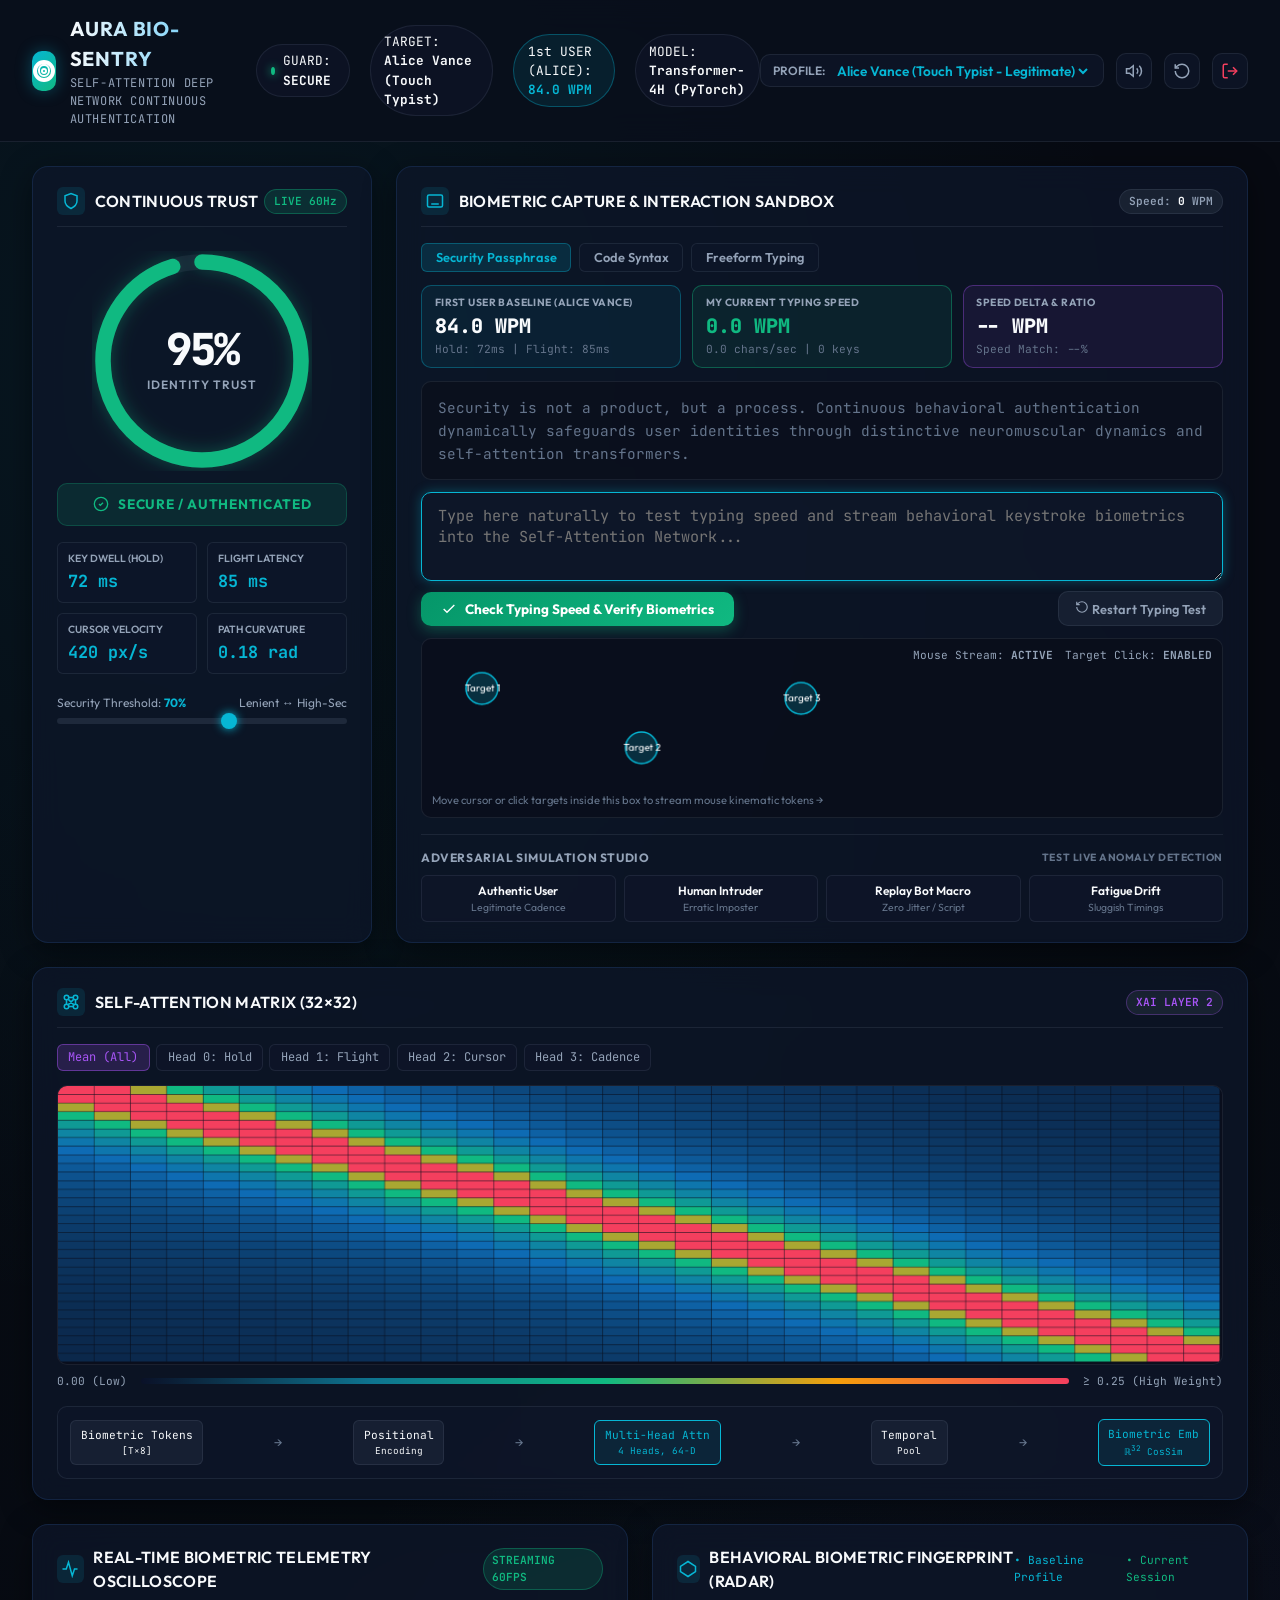
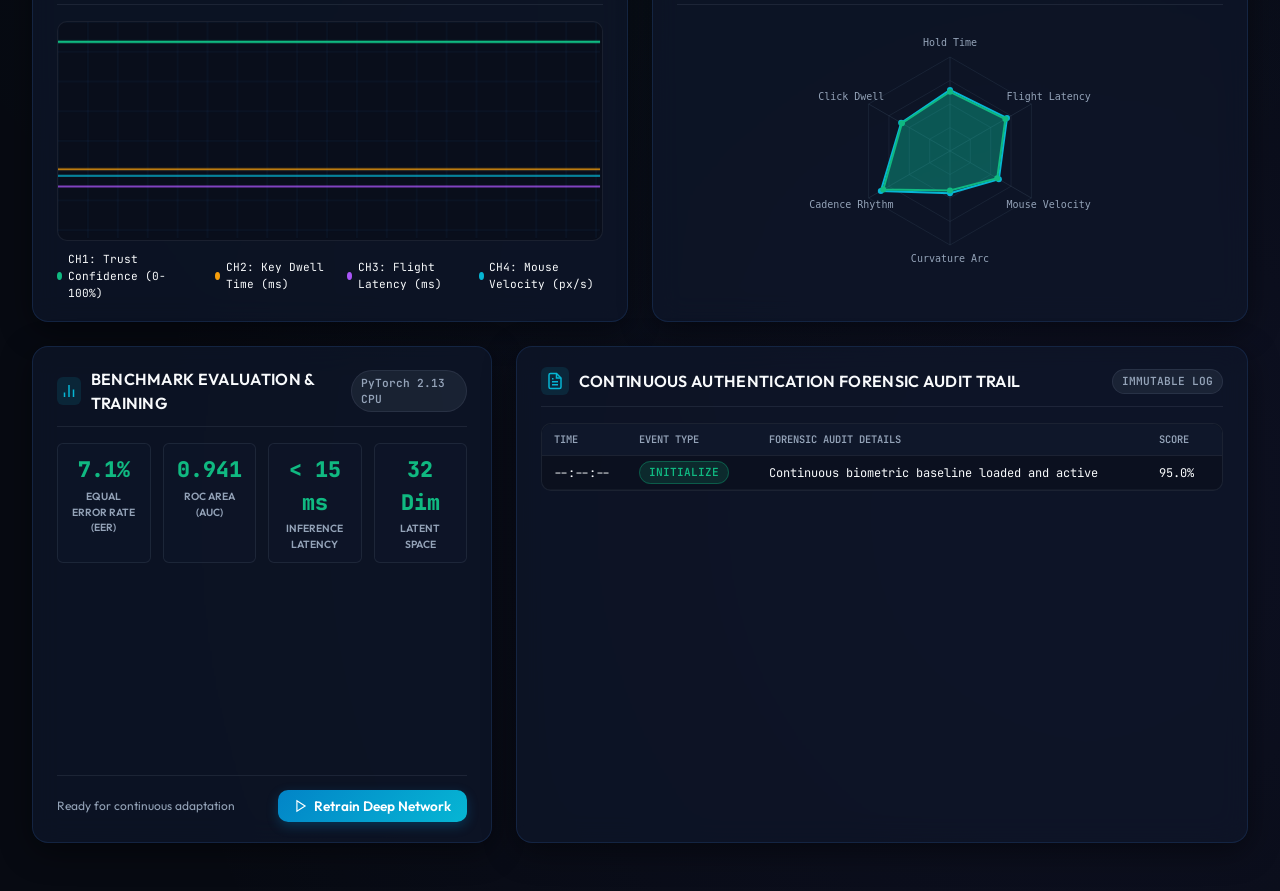
==== commit fb9da24e: "feat: add cyber-biometric login portal with credentials bio@5129 / admin@2951" ====
--- a/templates/index.html
+++ b/templates/index.html
@@ -65,6 +65,14 @@
         <svg width="18" height="18" viewBox="0 0 24 24" fill="none" stroke="currentColor" stroke-width="2">
           <path d="M3 12a9 9 0 1 0 9-9 9.75 9.75 0 0 0-6.74 2.74L3 8"/>
           <path d="M3 3v5h5"/>
+        </svg>
+      </button>
+
+      <button id="btn-logout" class="btn-icon" title="Logout from Bio-Sentry" aria-label="Logout" style="color:var(--accent-rose);">
+        <svg width="18" height="18" viewBox="0 0 24 24" fill="none" stroke="currentColor" stroke-width="2">
+          <path d="M9 21H5a2 2 0 0 1-2-2V5a2 2 0 0 1 2-2h4"/>
+          <polyline points="16 17 21 12 16 7"/>
+          <line x1="21" y1="12" x2="9" y2="12"/>
         </svg>
       </button>
     </div>
--- a/static/css/style.css
+++ b/static/css/style.css
@@ -1422,3 +1422,300 @@
   from { opacity: 0; transform: scale(0.96); }
   to { opacity: 1; transform: scale(1); }
 }
+
+@keyframes shake {
+  0%, 100% { transform: translateX(0); }
+  20%, 60% { transform: translateX(-8px); }
+  40%, 80% { transform: translateX(8px); }
+}
+
+/* ==========================================================================
+   Cyber-Biometric Login Portal Styles
+   ========================================================================== */
+
+.login-body {
+  min-height: 100vh;
+  display: flex;
+  align-items: center;
+  justify-content: center;
+  position: relative;
+  overflow-x: hidden;
+  background-color: #050811;
+  background-image: 
+    radial-gradient(circle at 50% 20%, rgba(6, 182, 212, 0.12) 0%, transparent 50%),
+    radial-gradient(circle at 20% 80%, rgba(99, 102, 241, 0.1) 0%, transparent 50%),
+    radial-gradient(circle at 80% 80%, rgba(16, 185, 129, 0.08) 0%, transparent 50%);
+}
+
+.login-container {
+  width: 100%;
+  max-width: 480px;
+  padding: 1.5rem;
+  z-index: 10;
+}
+
+.login-card {
+  background: rgba(14, 23, 42, 0.85);
+  backdrop-filter: blur(24px);
+  -webkit-backdrop-filter: blur(24px);
+  border: 1px solid rgba(56, 189, 248, 0.25);
+  border-radius: var(--radius-xl);
+  padding: 2.25rem 2rem;
+  box-shadow: 0 20px 60px rgba(0, 0, 0, 0.7), 0 0 30px rgba(6, 182, 212, 0.12);
+  position: relative;
+  transition: transform var(--transition-fast), border-color var(--transition-smooth);
+}
+
+.login-card.shake {
+  animation: shake 0.4s ease-in-out;
+  border-color: var(--accent-rose);
+}
+
+.login-header {
+  text-align: center;
+  margin-bottom: 1.75rem;
+}
+
+.login-title {
+  font-size: 1.6rem;
+  font-weight: 800;
+  letter-spacing: 0.04em;
+  background: linear-gradient(135deg, #ffffff 30%, #38bdf8 100%);
+  -webkit-background-clip: text;
+  -webkit-text-fill-color: transparent;
+  margin-bottom: 0.35rem;
+}
+
+.login-subtitle {
+  font-size: 0.78rem;
+  color: var(--text-muted);
+  line-height: 1.5;
+  margin-bottom: 0.85rem;
+}
+
+.login-gateway-pill {
+  display: inline-flex;
+  align-items: center;
+  gap: 0.45rem;
+  background: rgba(6, 182, 212, 0.1);
+  border: 1px solid rgba(6, 182, 212, 0.3);
+  padding: 0.25rem 0.65rem;
+  border-radius: 9999px;
+  font-size: 0.7rem;
+  font-family: var(--font-mono);
+  color: var(--accent-cyan);
+}
+
+/* Error Alert */
+.login-error-alert {
+  background: rgba(244, 63, 94, 0.15);
+  border: 1px solid rgba(244, 63, 94, 0.4);
+  color: #fb7185;
+  border-radius: var(--radius-md);
+  padding: 0.65rem 0.85rem;
+  font-size: 0.8rem;
+  font-family: var(--font-mono);
+  display: flex;
+  align-items: center;
+  gap: 0.6rem;
+  margin-bottom: 1.25rem;
+  animation: fadeIn 0.3s ease;
+}
+
+/* Form Styles */
+.login-form {
+  display: flex;
+  flex-direction: column;
+  gap: 1.15rem;
+}
+
+.form-group {
+  display: flex;
+  flex-direction: column;
+  gap: 0.35rem;
+}
+
+.form-label {
+  display: flex;
+  justify-content: space-between;
+  align-items: center;
+  font-size: 0.75rem;
+  font-weight: 600;
+  color: var(--text-muted);
+}
+
+.label-hint code {
+  background: rgba(15, 23, 42, 0.8);
+  border: 1px solid var(--border-subtle);
+  padding: 0.1rem 0.35rem;
+  border-radius: var(--radius-sm);
+  color: var(--accent-cyan);
+  font-family: var(--font-mono);
+  font-size: 0.7rem;
+}
+
+.input-wrapper {
+  position: relative;
+  display: flex;
+  align-items: center;
+}
+
+.input-icon {
+  position: absolute;
+  left: 12px;
+  color: var(--text-dim);
+  pointer-events: none;
+  display: flex;
+  align-items: center;
+}
+
+.form-input {
+  width: 100%;
+  background: rgba(10, 15, 28, 0.85);
+  border: 1px solid var(--border-subtle);
+  border-radius: var(--radius-md);
+  padding: 0.7rem 2.5rem 0.7rem 2.4rem;
+  color: var(--text-main);
+  font-family: var(--font-mono);
+  font-size: 0.85rem;
+  outline: none;
+  transition: border-color var(--transition-fast), box-shadow var(--transition-fast);
+}
+
+.form-input:focus {
+  border-color: var(--accent-cyan);
+  box-shadow: 0 0 16px var(--accent-cyan-glow);
+}
+
+.btn-input-action {
+  position: absolute;
+  right: 10px;
+  background: transparent;
+  border: none;
+  color: var(--text-dim);
+  cursor: pointer;
+  display: flex;
+  align-items: center;
+  padding: 4px;
+}
+
+.btn-input-action:hover {
+  color: var(--text-main);
+}
+
+/* Passive Cadence Strip */
+.login-cadence-strip {
+  background: rgba(10, 15, 28, 0.65);
+  border: 1px solid var(--border-subtle);
+  border-radius: var(--radius-md);
+  padding: 0.6rem 0.8rem;
+  display: flex;
+  flex-direction: column;
+  gap: 0.35rem;
+}
+
+.cadence-header {
+  display: flex;
+  justify-content: space-between;
+  font-size: 0.68rem;
+  font-family: var(--font-mono);
+  color: var(--text-muted);
+}
+
+.cadence-wave-bar {
+  width: 100%;
+  height: 4px;
+  background: #1e293b;
+  border-radius: 2px;
+  overflow: hidden;
+}
+
+.cadence-wave-fill {
+  width: 0%;
+  height: 100%;
+  background: linear-gradient(90deg, var(--accent-cyan), var(--accent-emerald));
+  transition: width 0.25s ease;
+}
+
+.cadence-telemetry {
+  display: flex;
+  justify-content: space-between;
+  font-size: 0.65rem;
+  font-family: var(--font-mono);
+  color: var(--text-dim);
+}
+
+/* Autofill Button */
+.login-helper-strip {
+  display: flex;
+  justify-content: flex-end;
+}
+
+.btn-autofill {
+  background: rgba(16, 185, 129, 0.1);
+  border: 1px solid rgba(16, 185, 129, 0.3);
+  color: var(--accent-emerald);
+  font-family: var(--font-sans);
+  font-size: 0.75rem;
+  font-weight: 600;
+  padding: 0.35rem 0.75rem;
+  border-radius: var(--radius-sm);
+  cursor: pointer;
+  display: flex;
+  align-items: center;
+  gap: 0.4rem;
+  transition: var(--transition-fast);
+}
+
+.btn-autofill:hover {
+  background: rgba(16, 185, 129, 0.2);
+  border-color: var(--accent-emerald);
+}
+
+/* Submit Button */
+.btn-login-submit {
+  background: linear-gradient(135deg, #0284c7, #06b6d4);
+  color: #ffffff;
+  border: none;
+  border-radius: var(--radius-md);
+  padding: 0.8rem 1.25rem;
+  font-family: var(--font-sans);
+  font-size: 0.9rem;
+  font-weight: 700;
+  cursor: pointer;
+  display: flex;
+  align-items: center;
+  justify-content: center;
+  gap: 0.5rem;
+  box-shadow: 0 4px 18px rgba(2, 132, 199, 0.4);
+  transition: var(--transition-fast);
+  margin-top: 0.25rem;
+}
+
+.btn-login-submit:hover {
+  background: linear-gradient(135deg, #0369a1, #0891b2);
+  transform: translateY(-1px);
+  box-shadow: 0 6px 24px rgba(2, 132, 199, 0.55);
+}
+
+/* Footer Badges */
+.login-footer {
+  display: flex;
+  align-items: center;
+  justify-content: center;
+  gap: 0.75rem;
+  margin-top: 1.5rem;
+  padding-top: 1.25rem;
+  border-top: 1px solid var(--border-subtle);
+  flex-wrap: wrap;
+}
+
+.security-chip {
+  display: flex;
+  align-items: center;
+  gap: 0.35rem;
+  font-size: 0.65rem;
+  font-family: var(--font-mono);
+  color: var(--text-dim);
+}
+
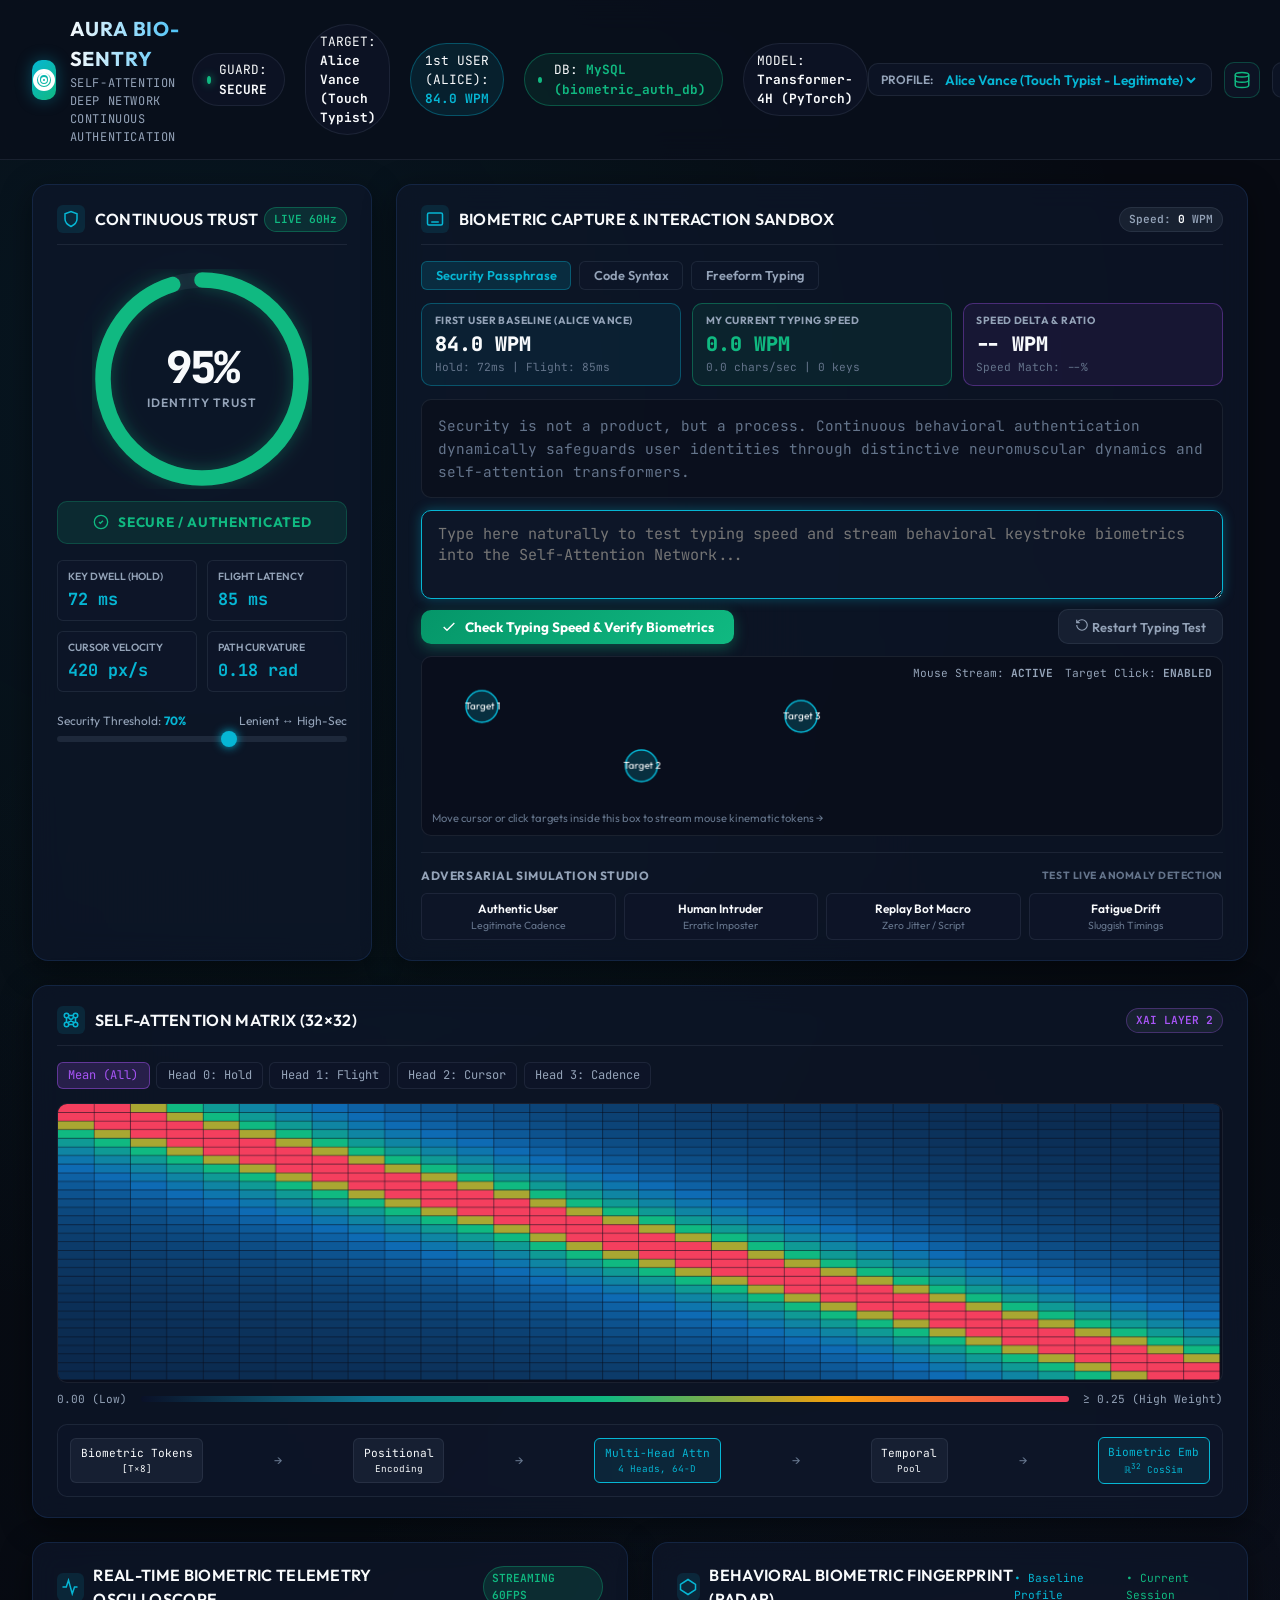
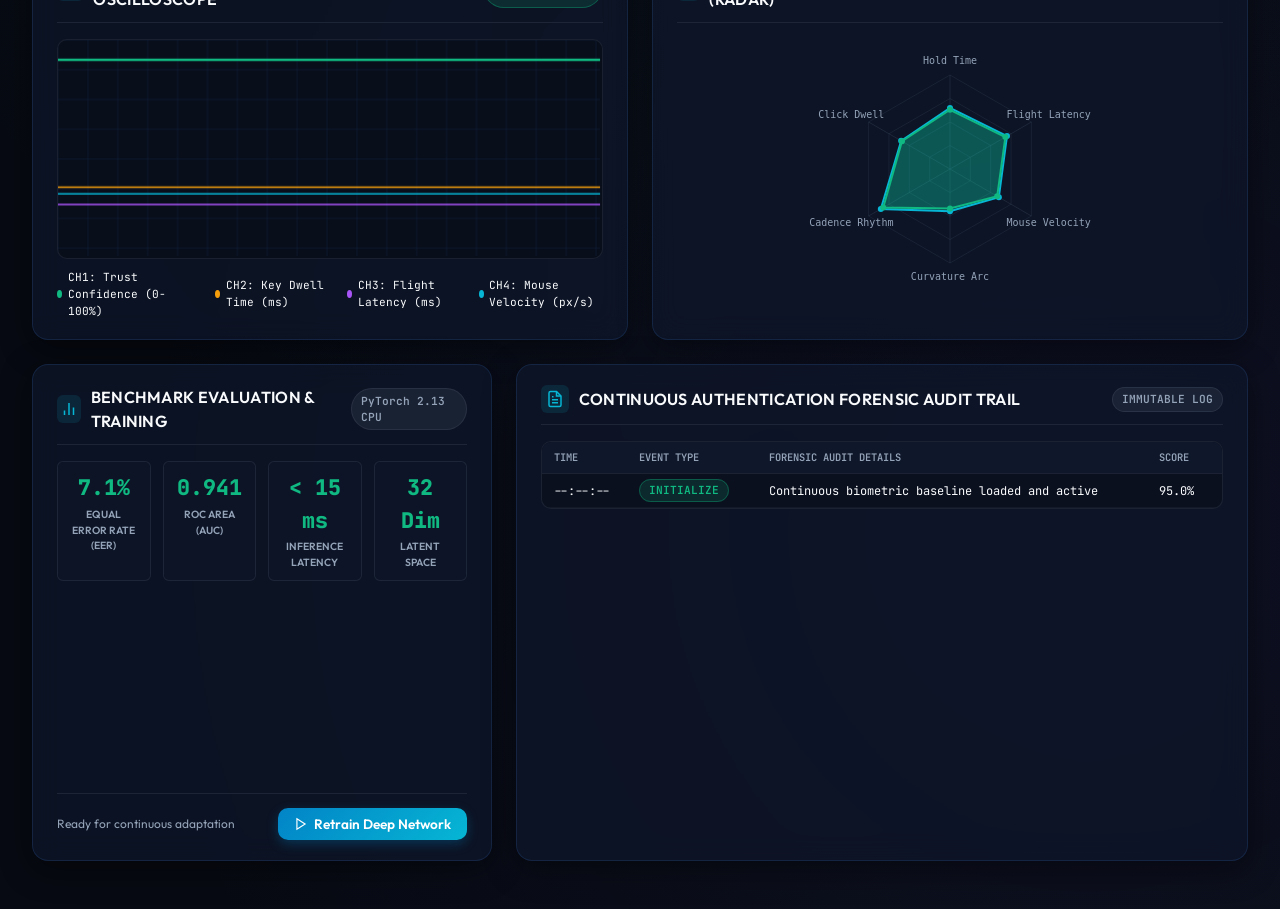
==== commit ac46ec30: "feat: integrate MySQL 8.0 database (biometric_auth_db) for authentication, user profiles, typing che" ====
--- a/templates/index.html
+++ b/templates/index.html
@@ -35,6 +35,10 @@
       </div>
       <div class="nav-metric-pill" id="nav-first-user-pill" style="border-color:rgba(6,182,212,0.35); background:rgba(6,182,212,0.1);">
         <span>1st USER (ALICE): <strong id="nav-first-user-speed" style="color:var(--accent-cyan);">84.0 WPM</strong></span>
+      </div>
+      <div class="nav-metric-pill" id="nav-mysql-pill" style="border-color:rgba(16,185,129,0.35); background:rgba(16,185,129,0.1); cursor:pointer;" title="Click to view MySQL Database Records & Telemetry">
+        <span class="status-dot dot-online" style="width:6px; height:6px; background:#10b981; border-radius:50%; display:inline-block; margin-right:4px;"></span>
+        <span>DB: <strong id="nav-mysql-label" style="color:var(--accent-emerald);">MySQL (biometric_auth_db)</strong></span>
       </div>
       <div class="nav-metric-pill" id="nav-model-pill">
         <span>MODEL: <strong>Transformer-4H (PyTorch)</strong></span>
@@ -53,6 +57,14 @@
           <option value="4">ReplayBot-v2 (Bot Macro Attack)</option>
         </select>
       </div>
+
+      <button id="btn-open-db-modal" class="btn-icon" title="View MySQL Database Explorer & Tables" aria-label="MySQL Records" style="color:var(--accent-emerald); border-color:rgba(16,185,129,0.3);">
+        <svg width="18" height="18" viewBox="0 0 24 24" fill="none" stroke="currentColor" stroke-width="2">
+          <ellipse cx="12" cy="5" rx="9" ry="3"/>
+          <path d="M21 12c0 1.66-4 3-9 3s-9-1.34-9-3"/>
+          <path d="M3 5v14c0 1.66 4 3 9 3s9-1.34 9-3V5"/>
+        </svg>
+      </button>
 
       <button id="btn-toggle-sound" class="btn-icon" title="Toggle Futuristic Audio Effects" aria-label="Toggle sound">
         <svg width="18" height="18" viewBox="0 0 24 24" fill="none" stroke="currentColor" stroke-width="2">
@@ -610,6 +622,102 @@
     </div>
   </aside>
 
+  <!-- MySQL Database Explorer Modal -->
+  <aside class="aura-modal-backdrop" id="db-modal-backdrop" style="display:none;" aria-hidden="true" role="dialog">
+    <div class="aura-modal-card" style="max-width:850px; width:92vw;">
+      <header class="modal-header">
+        <div class="modal-title-group">
+          <div class="modal-title-icon" style="background:rgba(16,185,129,0.15); color:var(--accent-emerald);">
+            <svg width="22" height="22" viewBox="0 0 24 24" fill="none" stroke="currentColor" stroke-width="2">
+              <ellipse cx="12" cy="5" rx="9" ry="3"/>
+              <path d="M21 12c0 1.66-4 3-9 3s-9-1.34-9-3"/>
+              <path d="M3 5v14c0 1.66 4 3 9 3s9-1.34 9-3V5"/>
+            </svg>
+          </div>
+          <div>
+            <h3>MySQL Database Telemetry &amp; Records</h3>
+            <p class="modal-subtitle">Relational persistence for user credentials, profiles, typing checks, and security logs</p>
+          </div>
+        </div>
+        <button id="btn-db-modal-close-x" class="btn-modal-close" aria-label="Close modal">&times;</button>
+      </header>
+
+      <!-- DB Health Stats Grid -->
+      <div class="report-stats-grid" style="grid-template-columns: repeat(auto-fit, minmax(130px, 1fr)); margin-bottom:1.25rem;">
+        <div class="report-stat-card">
+          <div class="stat-label">Connection Status</div>
+          <div class="stat-val" id="db-stat-status" style="color:var(--accent-emerald); font-size:1.15rem;">CONNECTED</div>
+          <div class="stat-sub" id="db-stat-host">127.0.0.1:3306</div>
+        </div>
+        <div class="report-stat-card">
+          <div class="stat-label">Database Name</div>
+          <div class="stat-val" id="db-stat-dbname" style="color:var(--accent-cyan); font-size:1.05rem;">biometric_auth_db</div>
+          <div class="stat-sub" id="db-stat-ver">MySQL 8.0</div>
+        </div>
+        <div class="report-stat-card">
+          <div class="stat-label">Users Table</div>
+          <div class="stat-val" id="db-stat-users">1</div>
+          <div class="stat-sub">bio@5129</div>
+        </div>
+        <div class="report-stat-card">
+          <div class="stat-label">Profiles Table</div>
+          <div class="stat-val" id="db-stat-profiles">5</div>
+          <div class="stat-sub">Active centroids</div>
+        </div>
+        <div class="report-stat-card">
+          <div class="stat-label">Typing Checks</div>
+          <div class="stat-val" id="db-stat-checks" style="color:var(--accent-amber);">0</div>
+          <div class="stat-sub">Persisted tests</div>
+        </div>
+        <div class="report-stat-card">
+          <div class="stat-label">Audit Logs</div>
+          <div class="stat-val" id="db-stat-audits">0</div>
+          <div class="stat-sub">Security events</div>
+        </div>
+      </div>
+
+      <!-- Recent Typing Checks Persisted in MySQL -->
+      <div style="display:flex; justify-content:space-between; align-items:center; margin-bottom:0.6rem;">
+        <h4 style="font-size:0.9rem; color:var(--text-bright); text-transform:uppercase; letter-spacing:0.05em; margin:0;">
+          Persisted Typing Speed Tests (<code>typing_checks</code> table)
+        </h4>
+        <button id="btn-refresh-db" class="btn-secondary" style="padding:0.25rem 0.65rem; font-size:0.75rem;">
+          Refresh MySQL Records
+        </button>
+      </div>
+
+      <div class="report-table-wrapper" style="max-height:220px; overflow-y:auto;">
+        <table class="report-table">
+          <thead>
+            <tr>
+              <th>Time</th>
+              <th>User ID</th>
+              <th>My Speed</th>
+              <th>1st User (Alice)</th>
+              <th>Speed Ratio</th>
+              <th>Similarity</th>
+              <th>Verdict</th>
+            </tr>
+          </thead>
+          <tbody id="db-typing-table-body">
+            <tr>
+              <td colspan="7" style="text-align:center; color:var(--text-dim); padding:1rem;">
+                No typing tests recorded yet. Type in the arena and click "Check Typing Speed" to persist records!
+              </td>
+            </tr>
+          </tbody>
+        </table>
+      </div>
+
+      <!-- Actions -->
+      <div class="report-actions" style="margin-top:1.25rem;">
+        <button id="btn-db-modal-close" class="btn-primary" style="background:linear-gradient(135deg, #059669, #10b981);">
+          Close Explorer
+        </button>
+      </div>
+    </div>
+  </aside>
+
   <!-- Scripts -->
   <script src="/static/js/audio.js"></script>
   <script src="/static/js/biometric_tracker.js"></script>
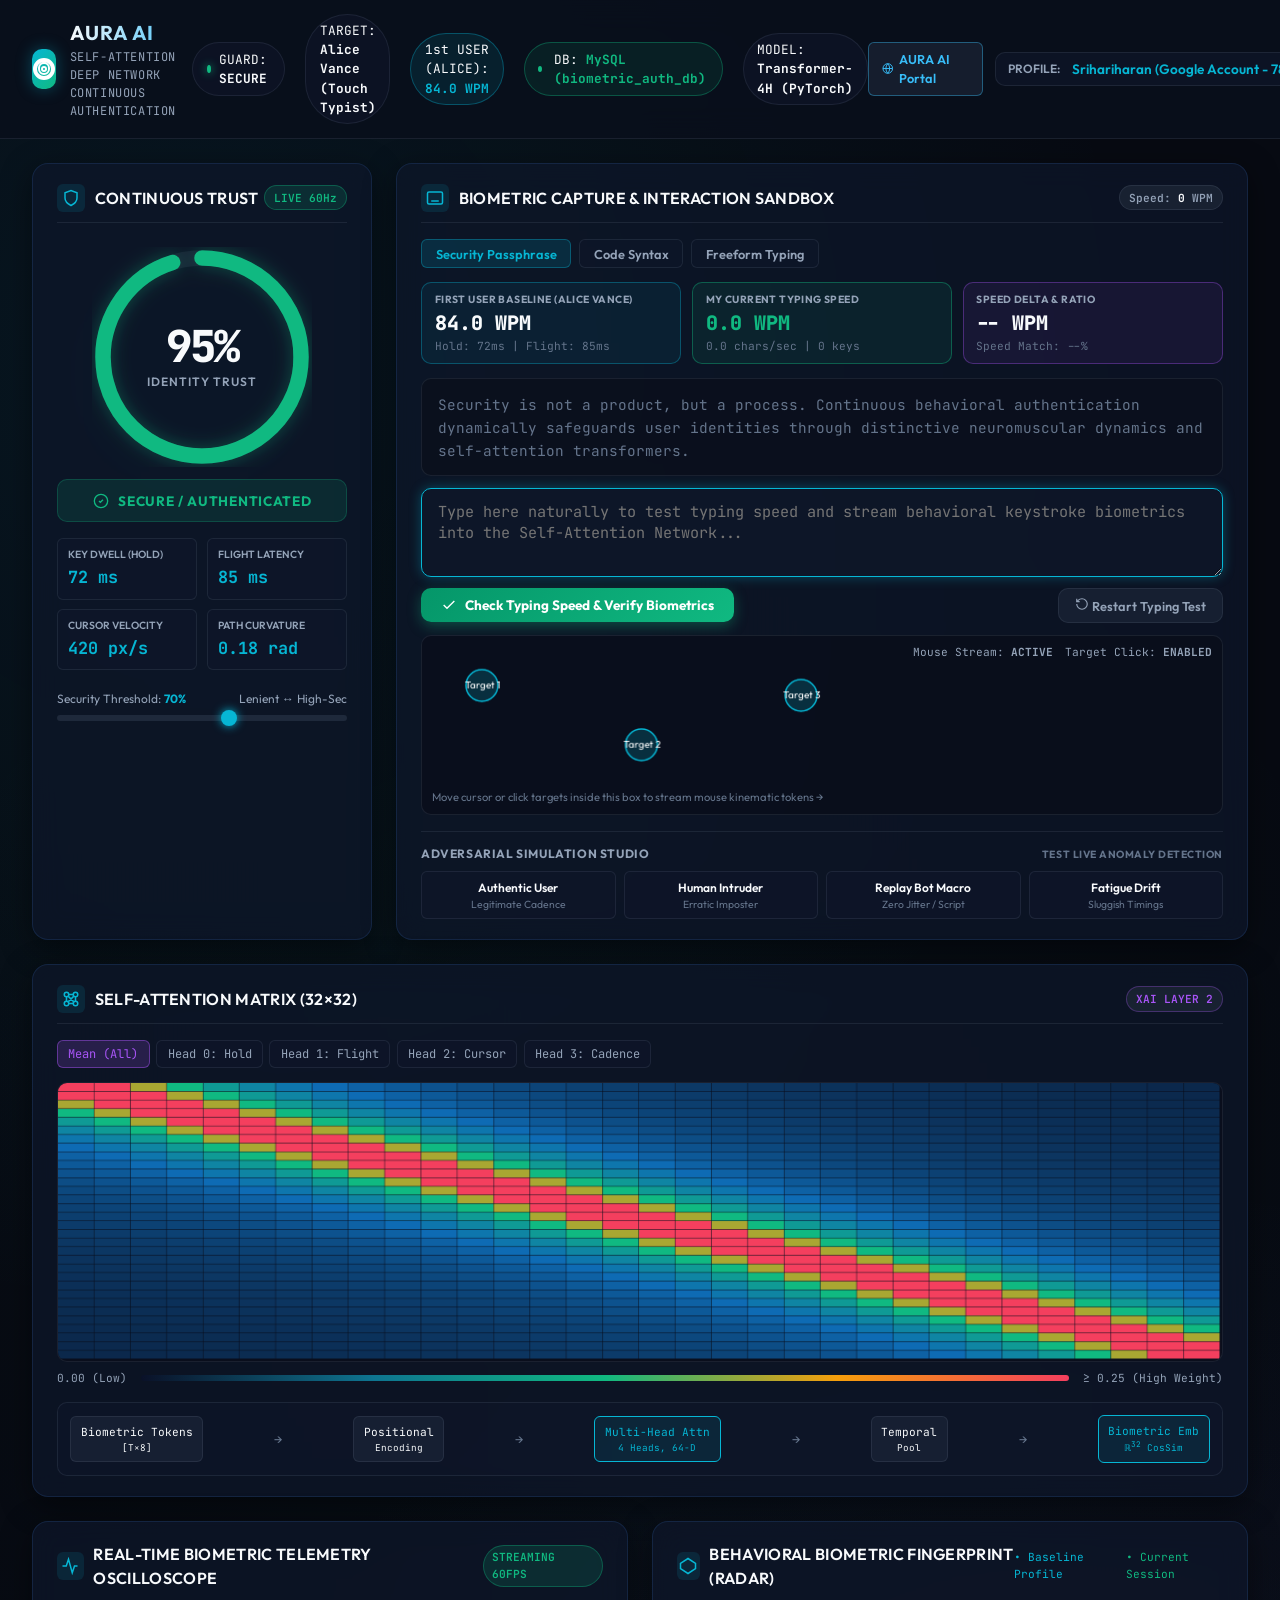
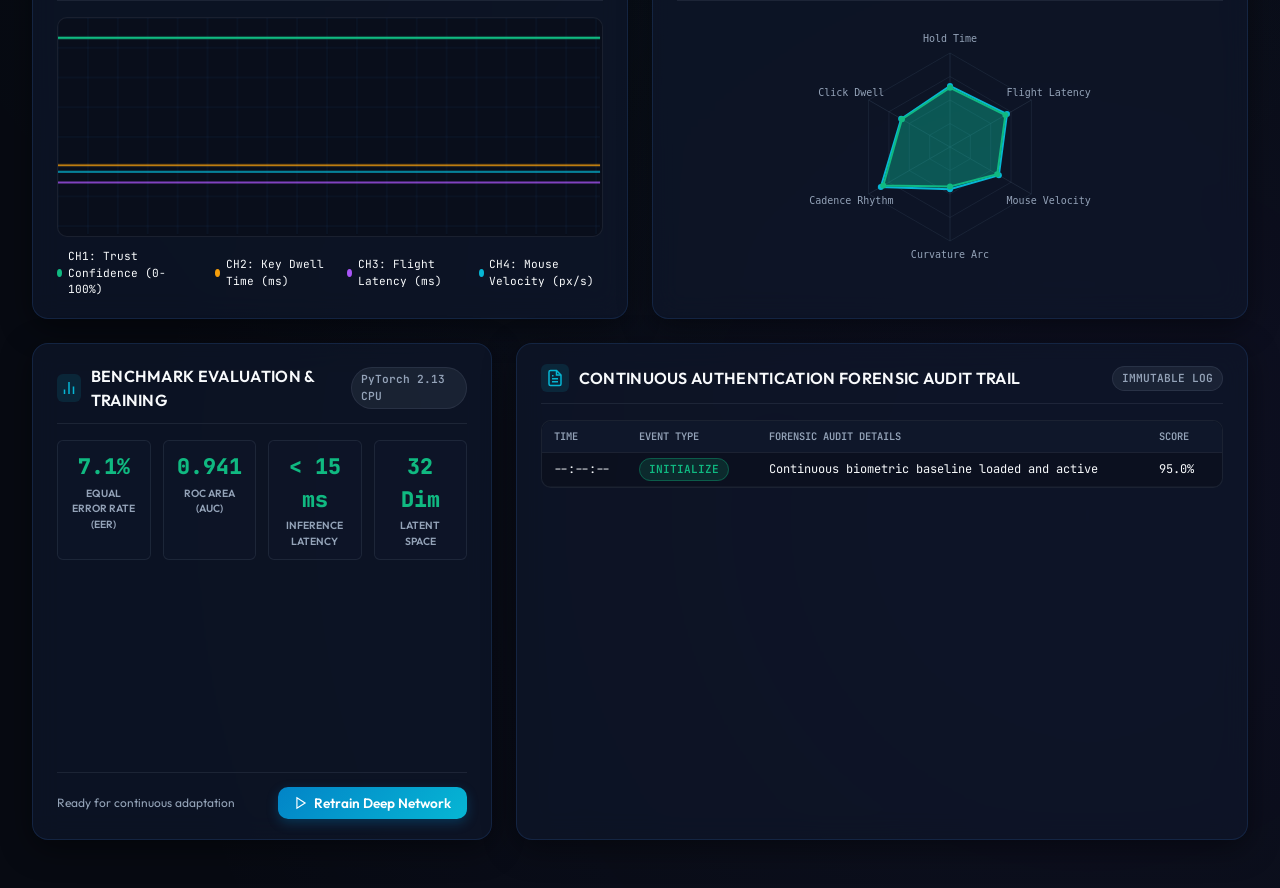
==== commit 05aac216: "feat(aura-ai): add AURA AI portal, Google SSO, typing verification gate, personal model retraining, " ====
--- a/templates/index.html
+++ b/templates/index.html
@@ -3,7 +3,7 @@
 <head>
   <meta charset="UTF-8">
   <meta name="viewport" content="width=device-width, initial-scale=1.0">
-  <title>AURA | Continuous Authentication via Behavioral Biometrics & Self-Attention Deep Networks</title>
+  <title>AURA AI | Continuous Authentication via Behavioral Biometrics &amp; Self-Attention Deep Networks</title>
   <link rel="stylesheet" href="/static/css/style.css">
   <link rel="icon" href="data:image/svg+xml,<svg xmlns='http://www.w3.org/2000/svg' viewBox='0 0 24 24' fill='%2306b6d4'><circle cx='12' cy='12' r='10'/></svg>">
 </head>
@@ -19,7 +19,7 @@
         </svg>
       </div>
       <div class="brand-text-col">
-        <h1 id="app-title">AURA BIO-SENTRY</h1>
+        <h1 id="app-title">AURA AI</h1>
         <div class="brand-sub">Self-Attention Deep Network Continuous Authentication</div>
       </div>
     </div>
@@ -47,14 +47,24 @@
 
     <!-- Top Action Controls -->
     <div class="nav-actions">
+      <a href="/www" id="btn-nav-www" class="btn-secondary" style="display:inline-flex; align-items:center; gap:6px; color:#38bdf8; border-color:rgba(56,189,248,0.4); text-decoration:none; font-size:0.8rem; padding:0.4rem 0.8rem; border-radius:var(--radius-sm);" title="Launch AURA AI Web Browser Sandbox & Typing Gate">
+        <svg width="15" height="15" viewBox="0 0 24 24" fill="none" stroke="currentColor" stroke-width="2">
+          <circle cx="12" cy="12" r="10"/>
+          <line x1="2" y1="12" x2="22" y2="12"/>
+          <path d="M12 2a15.3 15.3 0 0 1 4 10 15.3 15.3 0 0 1-4 10 15.3 15.3 0 0 1-4-10 15.3 15.3 0 0 1 4-10z"/>
+        </svg>
+        <span>AURA AI Portal</span>
+      </a>
+
       <div class="user-selector-group">
         <label for="user-profile-select">Profile:</label>
         <select id="user-profile-select" class="user-select">
-          <option value="0">Alice Vance (Touch Typist - Legitimate)</option>
-          <option value="1">Bob Miller (Hunt & Peck - Secondary)</option>
-          <option value="2">Charlie Chen (Coder / Staccato)</option>
-          <option value="3">Eve Malicious (Human Imposter)</option>
-          <option value="4">ReplayBot-v2 (Bot Macro Attack)</option>
+          <option value="5" selected>Srihariharan (Google Account - 78 WPM)</option>
+          <option value="0">Alice Vance (Touch Typist - 84 WPM)</option>
+          <option value="1">Bob Miller (Hunt & Peck - 36 WPM)</option>
+          <option value="2">Charlie Chen (Coder / Staccato - 68 WPM)</option>
+          <option value="3">Eve Malicious (Human Imposter - 42 WPM)</option>
+          <option value="4">ReplayBot-v2 (Bot Macro Attack - 150 WPM)</option>
         </select>
       </div>
 
--- a/static/css/style.css
+++ b/static/css/style.css
@@ -55,7 +55,7 @@
 
 body {
   background-color: var(--bg-primary);
-  background-image: 
+  background-image:
     radial-gradient(circle at 15% 15%, rgba(6, 182, 212, 0.08) 0%, transparent 40%),
     radial-gradient(circle at 85% 85%, rgba(99, 102, 241, 0.08) 0%, transparent 40%),
     radial-gradient(circle at 50% 50%, rgba(16, 185, 129, 0.03) 0%, transparent 60%);
@@ -72,13 +72,16 @@
   width: 8px;
   height: 8px;
 }
+
 ::-webkit-scrollbar-track {
   background: var(--bg-primary);
 }
+
 ::-webkit-scrollbar-thumb {
   background: #1e293b;
   border-radius: 4px;
 }
+
 ::-webkit-scrollbar-thumb:hover {
   background: #334155;
 }
@@ -299,17 +302,20 @@
   .dashboard-grid-top {
     grid-template-columns: 340px 1fr;
   }
+
   .network-card-column {
     grid-column: 1 / -1;
   }
 }
 
 @media (max-width: 1024px) {
+
   .dashboard-grid-top,
   .dashboard-grid-mid,
   .dashboard-grid-bottom {
     grid-template-columns: 1fr;
   }
+
   .app-container {
     padding: 1rem;
   }
@@ -444,7 +450,8 @@
   stroke: var(--accent-emerald);
   stroke-width: 14;
   stroke-linecap: round;
-  stroke-dasharray: 565.48; /* 2 * PI * 90 */
+  stroke-dasharray: 565.48;
+  /* 2 * PI * 90 */
   stroke-dashoffset: 28;
   transition: stroke-dashoffset 0.6s cubic-bezier(0.16, 1, 0.3, 1), stroke 0.4s ease;
   filter: drop-shadow(0 0 8px var(--accent-emerald-glow));
@@ -1092,7 +1099,7 @@
   font-family: var(--font-mono);
   font-size: 0.7rem;
   color: #ffffff;
-  box-shadow: 0 4px 16px rgba(0,0,0,0.6);
+  box-shadow: 0 4px 16px rgba(0, 0, 0, 0.6);
   display: none;
   z-index: 20;
 }
@@ -1404,29 +1411,73 @@
 
 /* Animations */
 @keyframes pulse-glow {
-  0%, 100% { transform: scale(1); opacity: 1; }
-  50% { transform: scale(1.15); opacity: 0.7; }
+
+  0%,
+  100% {
+    transform: scale(1);
+    opacity: 1;
+  }
+
+  50% {
+    transform: scale(1.15);
+    opacity: 0.7;
+  }
 }
 
 @keyframes pulse-rapid {
-  0%, 100% { transform: scale(1); opacity: 1; }
-  50% { transform: scale(1.08); opacity: 0.6; }
+
+  0%,
+  100% {
+    transform: scale(1);
+    opacity: 1;
+  }
+
+  50% {
+    transform: scale(1.08);
+    opacity: 0.6;
+  }
 }
 
 @keyframes pulse-border {
-  0%, 100% { box-shadow: 0 0 10px var(--accent-cyan-glow); }
-  50% { box-shadow: 0 0 25px var(--accent-cyan-glow); }
+
+  0%,
+  100% {
+    box-shadow: 0 0 10px var(--accent-cyan-glow);
+  }
+
+  50% {
+    box-shadow: 0 0 25px var(--accent-cyan-glow);
+  }
 }
 
 @keyframes fadeIn {
-  from { opacity: 0; transform: scale(0.96); }
-  to { opacity: 1; transform: scale(1); }
+  from {
+    opacity: 0;
+    transform: scale(0.96);
+  }
+
+  to {
+    opacity: 1;
+    transform: scale(1);
+  }
 }
 
 @keyframes shake {
-  0%, 100% { transform: translateX(0); }
-  20%, 60% { transform: translateX(-8px); }
-  40%, 80% { transform: translateX(8px); }
+
+  0%,
+  100% {
+    transform: translateX(0);
+  }
+
+  20%,
+  60% {
+    transform: translateX(-8px);
+  }
+
+  40%,
+  80% {
+    transform: translateX(8px);
+  }
 }
 
 /* ==========================================================================
@@ -1441,7 +1492,7 @@
   position: relative;
   overflow-x: hidden;
   background-color: #050811;
-  background-image: 
+  background-image:
     radial-gradient(circle at 50% 20%, rgba(6, 182, 212, 0.12) 0%, transparent 50%),
     radial-gradient(circle at 20% 80%, rgba(99, 102, 241, 0.1) 0%, transparent 50%),
     radial-gradient(circle at 80% 80%, rgba(16, 185, 129, 0.08) 0%, transparent 50%);
@@ -1719,3 +1770,76 @@
   color: var(--text-dim);
 }
 
+/* ==========================================================================
+   Mobile & Smartphone Optimization Media Queries
+   ========================================================================== */
+
+@media (max-width: 900px) {
+  .dashboard-grid-top,
+  .dashboard-grid-mid,
+  .dashboard-grid-bottom {
+    grid-template-columns: 1fr !important;
+  }
+  .app-navbar {
+    padding: 0.75rem 1rem;
+    flex-wrap: wrap;
+    gap: 0.75rem;
+  }
+  .nav-center-metrics {
+    order: 3;
+    width: 100%;
+    justify-content: flex-start;
+    overflow-x: auto;
+    padding-bottom: 0.35rem;
+  }
+  .typing-speed-dashboard-bar {
+    grid-template-columns: 1fr !important;
+  }
+  .browser-window {
+    margin: 0.75rem auto 2rem;
+    border-radius: 12px;
+  }
+  .browser-content {
+    padding: 1rem;
+  }
+}
+
+@media (max-width: 600px) {
+  body {
+    font-size: 14px;
+  }
+  .login-card {
+    padding: 1.5rem 1.15rem;
+    width: 95%;
+    margin: 1rem auto;
+  }
+  .login-title {
+    font-size: 1.35rem;
+  }
+  .form-input, .www-typing-input, .typing-input-area {
+    font-size: 16px !important; /* Prevents mobile browser auto-zoom */
+  }
+  .telemetry-live-row {
+    grid-template-columns: repeat(2, 1fr) !important;
+  }
+  .target-profile-strip {
+    grid-template-columns: 1fr !important;
+  }
+  .portal-modules-grid {
+    grid-template-columns: 1fr !important;
+  }
+  .handling-action-bar {
+    flex-direction: column;
+    align-items: stretch;
+  }
+  .btn-verify-now, .btn-sim-test {
+    justify-content: center;
+    width: 100%;
+  }
+  .floating-sentry-hud {
+    bottom: 12px;
+    right: 12px;
+    padding: 0.5rem 0.85rem;
+    gap: 10px;
+  }
+}
